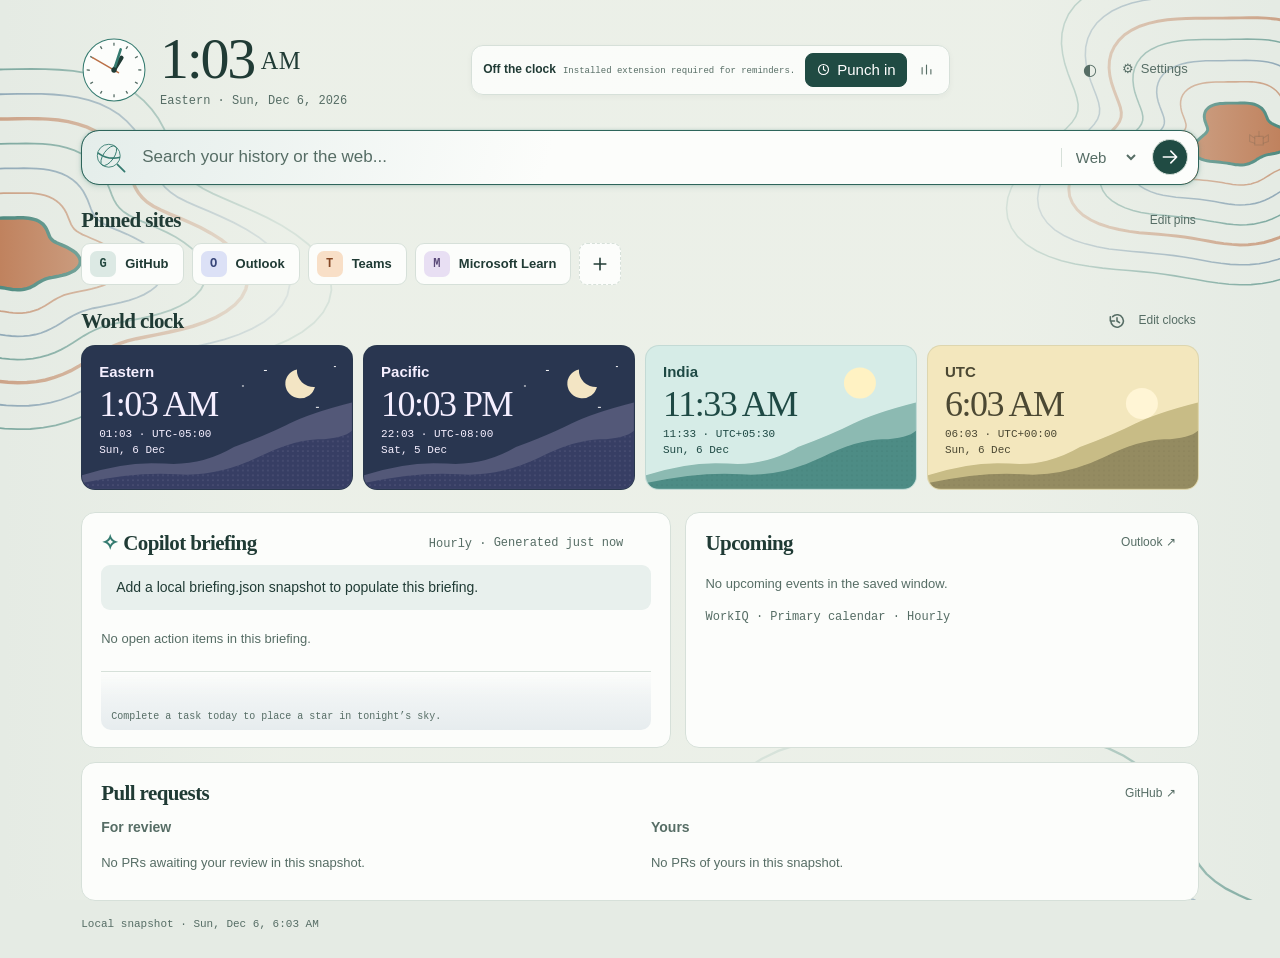
==== index.html @ e3831027 "Initial public release" ====
<!doctype html>
<html lang="en"><head><meta charset="utf-8"><meta name="viewport" content="width=device-width,initial-scale=1"><title>New tab</title><link rel="stylesheet" href="style.css"><link rel="stylesheet" href="appearance.css"><script defer src="appearance.js"></script><script defer src="app.js"></script></head>
<body><main>
<header><div class="mastClock">
<svg class="mastDial" viewBox="0 0 64 64" aria-hidden="true">
<circle cx="32" cy="32" r="30" fill="var(--paper)" stroke="var(--a)"/>
<circle cx="32" cy="32" r="25" fill="none" stroke="var(--muted)" stroke-width="3" pathLength="120" stroke-dasharray="1 9" transform="rotate(-91.5 32 32)"/>
<g stroke-linecap="round"><path id="hourHand" d="M32 32V18" stroke="var(--ink)" stroke-width="4"/><path id="minuteHand" d="M32 32V11" stroke="var(--a)" stroke-width="2.5"/><path id="secondHand" d="M32 37V8" stroke="var(--b)" stroke-width="1.5"/></g>
<circle cx="32" cy="32" r="2.6" fill="var(--ink)"/></svg>
<div><h1><time id="primaryNow"></time></h1><div class="mastCaption"><span id="primaryName"></span> · <time id="today"></time></div></div></div><div class="headerTools"><div class="shiftControl"><div id="shiftStatus" class="shiftStatus" role="status"><strong id="clockState">Off the clock</strong><span id="clockDetail">Punch in to start tracking work time.</span><span id="breakWarning" hidden></span></div><div class="shiftButtons"><button id="breakButton" type="button" hidden><span id="breakPauseIcon" aria-hidden="true"><svg viewBox="0 0 24 24"><path d="M9 7v10M15 7v10"/></svg></span><span id="breakLabel">Take a break</span></button><button id="punchButton" type="button"><svg viewBox="0 0 24 24" aria-hidden="true"><circle cx="12" cy="12" r="8"/><path d="M12 7v5l3 2"/></svg><span id="punchLabel">Punch in</span></button><a id="analysisLink" href="analysis.html" aria-label="Work time analysis" title="Work time analysis"><svg viewBox="0 0 24 24" aria-hidden="true"><path d="M5 19V9m7 10V5m7 14v-7"/></svg></a></div></div><div class="pageControls"><button id="appearanceButton" aria-label="Appearance" title="Appearance" aria-haspopup="dialog">◐</button><button id="settingsButton" aria-haspopup="dialog">⚙ &nbsp;Settings</button></div></div></header>
<form id="search"><svg class="searchMark" viewBox="0 0 42 42" aria-hidden="true" fill="none"><circle cx="19" cy="19" r="13" stroke="currentColor"/><ellipse cx="19" cy="19" rx="6" ry="13" transform="rotate(35 19 19)" stroke="currentColor"/><path d="M7 16Q18 24 31 21M29 29l8 8" stroke="currentColor" stroke-width="2" stroke-linecap="round"/></svg><input id="query" aria-label="Search or prompt" placeholder="Search the web" required autocomplete="off" autofocus><select id="mode" aria-label="Search mode"><option>Web</option><option>Copilot</option></select><button class="go" aria-label="Run search">→</button></form>
<p id="notice" role="status" hidden></p>
<section><div class="heading"><h2>Pinned sites</h2><div class="pinTools"><button class="text" id="editPins">Edit pins</button>
<div id="pinTrash" hidden><svg viewBox="0 0 24 24" width="16" height="16" fill="none" stroke="currentColor" stroke-width="1.8" stroke-linecap="round" stroke-linejoin="round" aria-hidden="true"><path d="M4 6h16M9 6V3h6v3M6 6l1 15h10l1-15M10 10v7m4-7v7"/></svg>Unpin</div></div></div><div id="pins"></div></section>
<section><div class="heading"><h2>World clock</h2><div class="clockTools"><button class="text" id="toggleTravel" type="button" aria-label="Time travel" title="Time travel" aria-expanded="false" aria-controls="timeTravel"></button><button class="text" id="editClocks">Edit clocks</button></div></div>
<div class="timeTravel" id="timeTravel" hidden><div class="timeTravelLabel"><span id="travelLabel">Now</span><button class="text" id="travelNow" type="button" disabled>Now</button></div><input id="travelRange" type="range" min="0" max="1440" step="15" value="0" aria-label="Preview the next 24 hours" aria-describedby="travelLabel"><div class="travelTicks" aria-hidden="true"><span>Now</span><span>+6h</span><span>+12h</span><span>+18h</span><span>+24h</span></div></div>
<div id="clocks"></div></section>
<div class="work">
<section class="panel"><div class="heading"><h2><span class="sig">✧</span> Copilot briefing</h2><small>Hourly · <time id="briefGenerated"></time> <button class="refreshWarning" id="actionsWarning" type="button" aria-label="Briefing refresh warning" hidden><svg viewBox="0 0 24 24" aria-hidden="true"><path d="M12 3 2.8 20h18.4L12 3Z"/><path d="M12 9v5m0 3h.01"/></svg></button></small></div><div id="actions"></div><figure id="constellation" aria-labelledby="constellationCaption"><svg viewBox="0 0 520 100" role="img" aria-label="Completed tasks constellation"></svg><figcaption id="constellationCaption"></figcaption></figure></section>
<section class="panel"><div class="heading"><h2>Upcoming</h2><a class="text" href="https://outlook.office.com/calendar/" target="_blank" rel="noopener">Outlook ↗</a></div><div id="agenda"></div><small>WorkIQ · Primary calendar · Hourly <button class="refreshWarning" id="agendaWarning" type="button" aria-label="Calendar refresh warning" hidden><svg viewBox="0 0 24 24" aria-hidden="true"><path d="M12 3 2.8 20h18.4L12 3Z"/><path d="M12 9v5m0 3h.01"/></svg></button></small></section>
<section class="panel wide"><div class="heading"><h2>Pull requests</h2><span class="panelMeta"><button class="refreshWarning" id="prsWarning" type="button" aria-label="Pull request refresh warning" hidden><svg viewBox="0 0 24 24" aria-hidden="true"><path d="M12 3 2.8 20h18.4L12 3Z"/><path d="M12 9v5m0 3h.01"/></svg></button><a href="https://github.com/pulls" class="text">GitHub ↗</a></span></div><div id="prs"></div></section></div>
<footer id="stamp"></footer></main>
<dialog id="editor" closedby="any"><div class="heading"><h2 id="editorTitle"></h2><button id="close" aria-label="Close editor">×</button></div><div id="primarySetting" hidden><label class="setting">Primary clock <select id="primaryClock"></select></label></div><div id="entries"></div>
<div id="addArea"><h3 id="addSiteHeading" hidden>Add a site</h3><form id="add"><label>Name<input id="label" required maxlength="45"></label><label id="valueLabel">Address<input id="value" required></label><button class="primary">Add</button></form></div></dialog>
<div id="wallpaper" aria-hidden="true"></div>
<dialog id="appearance" closedby="any" aria-labelledby="appearanceTitle"><div class="heading"><h2 id="appearanceTitle">Appearance</h2><form method="dialog"><button aria-label="Close appearance">×</button></form></div>
<fieldset id="theme"><legend>Color mode</legend><div class="themeBoxes">
<label><input type="radio" name="theme" value="system" checked>System</label>
<label><input type="radio" name="theme" value="light">Light</label>
<label><input type="radio" name="theme" value="dark">Dark</label>
<label><input type="radio" name="theme" value="solar">Dawn / dusk</label>
</div></fieldset>
<div id="solarOptions" hidden><div class="solarCopy" role="status"><div class="solarLead"><strong id="solarSchedule"></strong><button id="editSolarSchedule" class="iconButton" type="button" aria-label="Edit fixed dawn and dusk times" title="Edit fixed dawn and dusk times"><svg viewBox="0 0 24 24" aria-hidden="true"><path d="m4 20 4.5-1 10-10-3.5-3.5-10 10L4 20Z"/><path d="m13.5 6.5 3.5 3.5"/></svg></button></div><small id="solarStatus"></small></div><div class="solarActions"><button id="useFixedSchedule" type="button" hidden>Use fixed schedule</button><button id="solarLocation" type="button">Use my location</button></div></div>
<fieldset><legend>Background</legend><div class="artChoices" id="artChoices"></div><div class="artChoices" id="recentArt"></div></fieldset>
<div class="artStudio"><button id="generateArt" type="button" class="primary">Generate random design</button><button id="savePostcard" type="button">Save today's postcard</button><label>Saved designs <select id="savedArt"><option value="">Choose a design</option></select></label></div>
<p id="artDetail" aria-live="polite"></p></dialog>
<dialog id="solarScheduleDialog" closedby="any" aria-labelledby="solarScheduleTitle"><div class="heading"><h2 id="solarScheduleTitle">Fixed dawn / dusk schedule</h2><form method="dialog"><button aria-label="Close schedule editor">×</button></form></div><form id="solarScheduleForm"><p class="empty">Used when a detected location is not available.</p><div class="scheduleFields"><label>Light from<input id="solarLightStart" type="time" required></label><label>Dark from<input id="solarDarkStart" type="time" required></label></div><div class="pinEditFooter"><button id="cancelSolarSchedule" type="button">Cancel</button><button class="primary">Save schedule</button></div></form></dialog>
<dialog id="settings" closedby="any" aria-labelledby="settingsTitle"><div class="heading"><h2 id="settingsTitle">Settings</h2><form method="dialog"><button aria-label="Close settings">×</button></form></div>
<section class="settingsGroup"><h3>Appearance</h3><p>Choose the color mode, background, and saved designs.</p><button id="settingsAppearance" type="button">Open Appearance</button></section>
<section class="settingsGroup"><h3>Search</h3><p>Choose which local browser sources can appear while typing. Search text and results stay on this device.</p><div class="searchSourceSettings"><label class="settingCheck"><input id="searchBookmarksEnabled" type="checkbox">Bookmarks</label><label class="settingCheck"><input id="searchHistoryEnabled" type="checkbox">History from the past 30 days</label></div><p id="searchSourceSettingsStatus" class="capabilityNote" role="status"></p></section>
<section class="settingsGroup"><div class="settingsSectionHeading"><h3>Break reminders</h3><span id="breakSaved" class="savedState" role="status" aria-live="polite"></span></div><form id="breakSettingsForm" class="breakSettings"><div class="breakTiming"><div class="timingField"><div class="settingName"><label for="breakInterval">Break interval</label><button class="helpTip" type="button" aria-label="Break interval: Time between starting work or resuming and the first break reminder." data-tooltip="Time from starting work or resuming until the first reminder.">?</button></div><input id="breakInterval" type="number" min="15" max="240" step="5" value="60" required><small>minutes</small></div><div class="timingField"><div class="settingName"><label for="breakWarningLead">Advance warning</label><button class="helpTip" type="button" aria-label="Advance warning: How early the header warns that a break is approaching." data-tooltip="How early the header warns that your break is approaching.">?</button></div><input id="breakWarningLead" type="number" min="0" step="1" value="10" required><small>minutes</small></div><div class="timingField"><div class="settingName"><label for="breakRepeat">Repeat while overdue</label><button class="helpTip" type="button" aria-label="Repeat while overdue: Time between follow-up reminders until you take a break or punch out." data-tooltip="Time between follow-ups until you take a break or punch out.">?</button></div><input id="breakRepeat" type="number" min="1" max="60" step="1" value="10" required><small>minutes</small></div></div><div class="deliveryControls"><div class="deliveryOption"><div class="settingName"><label class="settingCheck"><input id="breakSoundEnabled" type="checkbox" checked>Play a sound</label><button class="helpTip" type="button" aria-label="Play a sound: Plays the selected local tone for break reminders." data-tooltip="Play the selected local tone when a reminder is delivered.">?</button></div><div class="soundSetting"><div class="settingName"><label for="breakSound">Sound</label><button class="helpTip" type="button" aria-label="Sound: Selects the reminder tone and previews it when changed." data-tooltip="Choose a local tone. Changing it plays a preview.">?</button></div><select id="breakSound"><option value="chime">Gentle chime</option><option value="bell">Soft bell</option><option value="pulse">Low pulse</option><option value="woodblock">Woodblock</option><option value="drop">Water drop</option><option value="rising">Rising notes</option></select></div></div><div class="deliveryOption"><div class="settingName"><label class="settingCheck"><input id="breakNotificationsEnabled" type="checkbox" checked>Desktop notification</label><button class="helpTip" type="button" aria-label="Desktop notification: Asks Chrome to show a silent system notification." data-tooltip="Ask Chrome to show a silent system notification.">?</button></div><div class="testReminderControl"><button id="testBreakReminder" type="button">Test reminder</button><button class="helpTip" type="button" aria-label="Test reminder: Delivers enabled channels now without changing reminder timing." data-tooltip="Try enabled channels now without changing your schedule.">?</button></div></div></div><p id="breakSettingsStatus" class="capabilityNote" role="status"></p></form><p id="breakCapability" class="capabilityNote" hidden></p></section>
<section class="settingsGroup dataTools"><h3>Local data</h3><p>Back up pins, clocks, appearance, saved art, and work-time records.</p><div><button id="exportData" type="button">Export data</button><button id="importData" type="button">Import data</button><input id="importFile" type="file" accept="application/json,.json" hidden></div></section>
<p id="settingsDetail" class="empty" aria-live="polite"></p></dialog>
<dialog id="pinEditDialog" closedby="any" aria-labelledby="pinEditTitle"><h2 id="pinEditTitle">Edit pinned site</h2>
<form id="pinEditForm"><label>Name<input id="pinEditName" maxlength="45" required></label><label>Website address<input id="pinEditUrl" type="url" required></label>
<div class="pinEditFooter"><button type="button" id="cancelPinEdit">Cancel</button><button class="primary">Save changes</button></div></form></dialog>
<dialog id="importPreview" closedby="any" aria-labelledby="importPreviewTitle"><div class="heading"><h2 id="importPreviewTitle">Replace local data?</h2><form method="dialog"><button aria-label="Close import preview">×</button></form></div><p id="importSummary"></p><p class="empty">Importing replaces the listed local settings. The file is validated before anything changes.</p><div class="pinEditFooter"><button id="cancelImport" type="button">Cancel</button><button id="confirmImport" type="button" class="primary">Replace data</button></div></dialog>
<div id="refreshPopover" popover="auto" role="dialog" aria-labelledby="refreshPopoverTitle"><strong id="refreshPopoverTitle">Update paused</strong><time id="refreshFailureTime"></time><p id="refreshFailureReason"></p></div>
<template id="pinSourcesTemplate"><div id="pinSources" hidden>
<p id="pinPreviewHint" class="empty" hidden>Open the installed extension to use bookmarks and browsing history.</p>
<div id="pinBrowserTools">
<div class="pinSourceHeading"><label for="bookmarkQuery">Find a bookmark or recent site</label><span><button type="button" id="allowBookmarks">Enable bookmarks</button> <button type="button" id="allowHistory">Enable history</button></span></div>
<small id="accessStatus" role="status"></small>
<div id="siteFinder"><input type="search" id="bookmarkQuery" aria-label="Search bookmarks and recent history" placeholder="Search bookmarks and recent history" aria-controls="siteSuggestions" aria-expanded="false" hidden>
<div id="siteSuggestions" popover="manual"><small id="siteStatus" role="status"></small><div id="bookmarkResults"></div><div id="historyResults"></div></div></div>
</div></div></template>
<button id="visitor" type="button" aria-label="Hidden visitor"></button>
<script defer src="pin-sources.js"></script><script defer src="work-time-core.js"></script><script defer src="break-preferences.js"></script><script defer src="break-status.js"></script><script defer src="backup.js"></script><script defer src="break-reminders.js"></script></body></html>
---- style.css ----
:root{font:15px/1.45 "Segoe UI",sans-serif;color:#203b35;background:#f4f7f4;--ink:#203b35;--muted:#566d65;--line:#d6e0d9;--green:#204b43;--paper:#fcfdfb}
*{box-sizing:border-box}body{margin:0}main{max-width:1220px;margin:auto;padding:30px clamp(18px,4vw,55px) 25px}header,.brand,.heading,#search,#pins,.entry,.pr{display:flex;align-items:center}header,.heading{justify-content:space-between}header{margin-bottom:20px}.brand{gap:11px}h1,h2,p{margin:0}h1{font:600 34px/1 Georgia,serif;letter-spacing:-1.7px}header time,small,footer,.meta{font:12px/1.5 Consolas,monospace;color:var(--muted)}button,select,input{font:inherit}button,select{cursor:pointer}button,a{color:inherit}button{background:white;border:1px solid var(--line);border-radius:8px;padding:5px 10px}button:hover,a:hover{color:#176452}a{text-decoration:none}a:hover{text-decoration:underline}:focus-visible{outline:3px solid #2d8471;outline-offset:3px}
#search{gap:13px;border:1px solid #afc7bb;background:var(--paper);border-radius:14px;padding:8px 10px 8px 19px;box-shadow:0 3px 8px #18352d08}#search:focus-within{border-color:#468877}#query{min-width:0;flex:1;background:none;border:0;outline:0;font-size:17px;padding:5px 0}.lens{width:15px;height:15px;border:2px solid #57796c;border-radius:100%;position:relative}.lens:after{content:"";position:absolute;background:#57796c;width:7px;height:2px;right:-5px;bottom:-2px;transform:rotate(45deg)}#mode{border:0;background:transparent;color:var(--muted)}.go,.primary{background:var(--green);color:white}.go{font-size:21px;padding:1px 11px}.go:hover,.primary:hover{color:white;background:#346254}section{margin-top:22px}.heading{gap:8px;margin-bottom:10px}h2{font:600 21px/1.25 Georgia,serif;letter-spacing:-.6px}.text{font-size:12px;color:var(--muted);background:none;border:0;padding:3px}.text:hover{text-decoration:underline}
#search{anchor-name:--main-search}.mainSearchSuggestions{position:fixed;position-anchor:--main-search;inset:auto;top:calc(anchor(bottom) + 5px);left:anchor(left);width:anchor-size(width);max-height:min(420px,55vh);overflow:auto;margin:0;padding:8px;border:1px solid var(--line);border-radius:11px;background:var(--paper);color:var(--ink);box-shadow:0 12px 30px #0003;font-family:"Segoe UI",sans-serif}.mainSearchSuggestions small{font-family:inherit}.mainSearchHeader{display:flex;align-items:center;justify-content:space-between;gap:10px}.mainEnterHint{flex:0 0 auto;padding-right:5px;color:var(--muted);font-size:9px;line-height:1.2;white-space:nowrap}.mainSearchStatus{display:block;padding:2px 6px 6px}.mainSearchStatus.searching::before{content:"";display:inline-block;width:7px;height:7px;margin-right:5px;border:1px solid var(--line);border-top-color:var(--a);border-radius:50%;vertical-align:-1px;animation:search-spin .7s linear infinite}@keyframes search-spin{to{transform:rotate(1turn)}}.mainSearchResults{display:grid;gap:3px}.mainSearchCandidate{display:grid;grid-template-columns:30px minmax(0,1fr);align-items:center;gap:9px;width:100%;padding:7px;border:1px solid transparent;border-radius:8px;background:transparent;text-align:left}.mainSearchCandidate:hover,.mainSearchCandidate.selected{border-color:var(--line);background:color-mix(in srgb,var(--a) 8%,var(--paper));color:var(--ink);text-decoration:none}.mainSearchCandidate .siteMark{width:28px;height:28px;display:grid;place-items:center;border-radius:6px;background:color-mix(in srgb,var(--paper) 86%,var(--ink));color:var(--ink)}.mainSearchCandidate .siteMark img{width:18px;height:18px;object-fit:contain}.mainSearchCandidate .githubMark:has(img){background:#343434}.mainSearchCandidate span{min-width:0}.mainSearchCandidate strong,.mainSearchCandidate small{display:block;overflow:hidden;text-overflow:ellipsis;white-space:nowrap}.mainSearchCandidate strong{font-size:13px}.mainSearchCandidate small{font-size:10px}.mainSearchAccess{display:flex;gap:6px;padding:5px 4px;--source-selected-bg:color-mix(in srgb,var(--a) 12%,var(--paper));--source-selected-border:var(--a);--source-selected-text:var(--ink)}.sourcePill{padding:3px 9px;border-radius:999px;background:transparent;color:var(--muted);font-size:11px}.sourcePill[aria-pressed=true],.sourcePill[aria-pressed=true]:hover,.sourcePill[aria-pressed=true]:focus-visible{border-color:var(--source-selected-border);background:var(--source-selected-bg);color:var(--source-selected-text)}@media(prefers-reduced-motion:reduce){.mainSearchStatus.searching::before{animation:none}}
@media(max-width:500px){.mainSearchHeader{align-items:flex-start;flex-wrap:wrap}.mainEnterHint{margin-left:auto;font-size:8px}}
#pins{flex-wrap:wrap;gap:8px}.pin{display:flex;align-items:center;gap:9px;padding:7px 14px 7px 8px;border:1px solid var(--line);border-radius:9px;background:var(--paper);font-size:13px;font-weight:600}.pin b{width:26px;height:26px;border-radius:7px;background:#dce9e4;color:#23483f;display:grid;place-items:center;font:700 12px Consolas,monospace}.pin:nth-child(4n+2) b{background:#dce1f6;color:#384679}.pin:nth-child(4n+3) b{background:#f8dfc7;color:#854724}.pin:nth-child(4n) b{background:#e8dff3;color:#594878}
#clocks{display:grid;grid-template-columns:repeat(auto-fit,minmax(min(215px,100%),1fr));gap:10px}.clock{isolation:isolate;overflow:hidden;position:relative;min-height:145px;border-radius:14px;padding:15px 17px;color:var(--sky-ink);background:var(--sky);border:1px solid #203b351a}.clock svg{position:absolute;inset:auto 0 0;width:100%;height:95%;z-index:-1}.clock strong,.clock time,.clock small{display:block}.clock strong{font-weight:600}.clock time{font:36px/1.2 Georgia,serif;font-variant-numeric:tabular-nums;letter-spacing:-1.5px}.clock small{color:inherit;font-size:11px}.work{display:grid;grid-template-columns:1.15fr 1fr;gap:14px;margin-top:22px}.panel{margin:0;background:var(--paper);border:1px solid var(--line);border-radius:14px;padding:17px 19px}.panel .heading{margin-bottom:9px}.sig{color:#3a7768}.wide{grid-column:1/-1}.entry,.pr{border-top:1px solid var(--line);gap:12px;padding:10px 0}.entry:first-child,.pr:first-child{border:0}.entry:last-child,.pr:last-child{padding-bottom:0}.entry{align-items:flex-start}.entry input{margin:4px 0 0;accent-color:var(--green)}.entry:has(:checked) .title{text-decoration:line-through;color:var(--muted)}.title{font-size:14px;font-weight:600;line-height:1.4}.meta{font-size:11px}.pr .title{flex:1}.pr .tag{font-size:11px;border-radius:20px;padding:2px 8px;background:#e6efe7;white-space:nowrap}.pr .meta{min-width:70px}.empty,#notice{font-size:13px;color:var(--muted);padding:10px 0}#notice.toast{position:fixed;z-index:20;top:18px;left:50%;width:max-content;max-width:min(90vw,440px);transform:translateX(-50%);padding:9px 13px;border:1px solid var(--line);border-radius:9px;background:var(--paper);color:var(--ink);box-shadow:0 6px 20px #0003}footer{margin-top:15px;font-size:11px}dialog{border:1px solid var(--line);border-radius:16px;padding:20px;width:min(460px,94vw);color:var(--ink)}dialog::backdrop{background:#122c2466}dialog .entry{justify-content:space-between;align-items:center}#add{border-top:1px solid var(--line);padding-top:12px;margin-top:12px;display:grid;gap:10px}label{font-size:13px}#add input{display:block;width:100%;padding:8px;border:1px solid #aebfb4;border-radius:6px}
@media(max-width:850px){#clocks{grid-template-columns:repeat(2,minmax(0,1fr))}}@media(max-width:620px){main{padding-top:18px}.work{grid-template-columns:1fr}.clock{padding:10px;min-height:130px}header time{font-size:10px}.pr{flex-wrap:wrap}.pr .title{flex-basis:65%}.pr .tag{margin-left:auto}.panel{padding:14px}.clock time{font-size:30px}#search{gap:9px}.pin{padding-right:9px}}
.prColumns{display:grid;grid-template-columns:repeat(2,minmax(0,1fr));gap:22px}
.prColumn h3{margin:2px 0 7px;font:600 14px/1.4 "Segoe UI",sans-serif;color:var(--muted)}
.prColumn .pr{align-items:baseline;flex-wrap:nowrap}
@media(max-width:620px){.prColumns{grid-template-columns:1fr;gap:14px}}
---- appearance.css ----
:root{--ground:#e5ebe4;--wash:#edf1e9;--a:#357b70;--b:#ba7047;--c:#577c9a;--tag:#e6efe7;--near-bg:#fff4d6;--near-ink:#6f4a00;--near-line:#d8aa3b;--over-bg:#ffe0c2;--over-ink:#7a2e00;--over-line:#e86f21;color:var(--ink);background:var(--ground);color-scheme:light}
.pin img{width:18px;height:18px;object-fit:contain;pointer-events:none}.pin.dragging{opacity:.55}.pin[data-drop]{position:relative}.pin[data-drop]::after{content:"";position:absolute;top:2px;bottom:2px;width:3px;border-radius:3px;background:var(--a);pointer-events:none}.pin[data-drop=before]::after{left:-6.5px}.pin[data-drop=after]::after{right:-6.5px}.addPin{width:42px;height:42px;border-style:dashed;font-size:21px;line-height:1}#solarOptions{display:flex;align-items:center;justify-content:space-between;gap:12px;margin-bottom:14px;padding:9px 10px;border-radius:9px;background:color-mix(in srgb,var(--a) 7%,var(--paper))}#solarOptions[hidden]{display:none}.solarCopy{display:grid;min-width:0}.solarLead{display:flex;align-items:center;gap:4px}.solarCopy strong{font:600 13px/1.35 "Segoe UI",sans-serif}.solarCopy small{font:11px/1.35 "Segoe UI",sans-serif;color:var(--muted)}#editSolarSchedule{width:24px;height:24px;border-color:transparent;background:transparent}#editSolarSchedule:hover{border-color:var(--line)}#editSolarSchedule svg{width:13px;height:13px}.solarActions{display:flex;justify-content:flex-end;gap:6px;flex-wrap:wrap}.solarActions button{flex:none;white-space:nowrap}#solarScheduleDialog{width:min(420px,94vw)}#solarScheduleForm{display:grid;gap:14px}.scheduleFields{display:grid;grid-template-columns:1fr 1fr;gap:10px}.scheduleFields input{display:block;width:100%;margin-top:4px;padding:7px;border:1px solid var(--line);border-radius:7px;background:var(--paper)}
:root[data-tone=dark]{--ground:#111d25;--wash:#16242b;--a:#6ab7a8;--b:#df946f;--c:#919ddd;--ink:#e7efe8;--paper:#1c2a31;--muted:#b3c5bf;--line:#3a4b50;--green:#316758;--tag:#31473e;--near-bg:#3f3218;--near-ink:#ffe09a;--near-line:#8d6a25;--over-bg:#4b2717;--over-ink:#ffc08f;--over-line:#ca6427;color-scheme:dark}
body{isolation:isolate;min-height:100vh}
#wallpaper{position:fixed;inset:0;pointer-events:none;z-index:-1;background:var(--ground)}
#wallpaper svg,.sample svg{width:100%;height:100%;display:block}
#wallpaper:after{content:"";position:absolute;inset:0;background:linear-gradient(90deg,transparent 0%,color-mix(in srgb,var(--wash) 80%,transparent) 22% 78%,transparent 100%)}
header time{font:inherit;color:inherit}header{display:grid;grid-template-columns:auto minmax(0,1fr) auto;align-items:center;column-gap:18px}h1{font-size:clamp(22px,3vw,34px);letter-spacing:-.04em}
.headerTools{display:contents}.shiftControl{grid-column:2;justify-self:center;display:grid;grid-template-columns:minmax(235px,1fr) auto;align-items:center;gap:10px;padding:7px 8px 7px 11px;border:1px solid var(--line);border-radius:12px;background:color-mix(in srgb,var(--paper) 88%,transparent);box-shadow:0 2px 6px #0000000a}.shiftButtons,.pageControls{display:flex;align-items:center;gap:5px}.pageControls{grid-column:3;justify-self:end}.shiftControl button{display:inline-flex;align-items:center;gap:6px;white-space:nowrap}.shiftControl [hidden]{display:none}.shiftControl :is(button,a) svg{width:15px;height:15px;fill:none;stroke:currentColor;stroke-width:1.8;stroke-linecap:round;stroke-linejoin:round}#breakPauseIcon{display:inline-flex;line-height:0}#breakPauseIcon[hidden]{display:none}.shiftControl #punchButton:not(.active),#breakButton{background:var(--green);border-color:var(--green);color:white}.shiftControl #punchButton.active{background:var(--paper)}#breakButton{font-size:12px;font-weight:600}#breakButton:hover,.shiftControl #punchButton:not(.active):hover{background:color-mix(in srgb,var(--green) 82%,white);color:white}#analysisLink{width:29px;height:29px;display:grid;place-items:center;border:1px solid transparent;border-radius:8px;color:var(--muted)}#analysisLink:hover{text-decoration:none;border-color:var(--line);background:var(--paper);color:var(--ink)}
.shiftStatus{display:grid;grid-template-columns:auto minmax(0,1fr);align-items:baseline;gap:1px 7px;min-width:0;text-align:left}.shiftStatus strong{font-size:12px;white-space:nowrap}.shiftStatus>span{overflow:hidden;text-overflow:ellipsis;white-space:nowrap;font:9px/1.3 Consolas,monospace;color:var(--muted)}.shiftStatus #breakWarning{grid-column:1/-1;font-weight:700;color:inherit}.shiftControl:has(.shiftStatus[data-tone=nearing]){background:var(--near-bg);border-color:var(--near-line);color:var(--near-ink)}.shiftControl:has(.shiftStatus[data-tone=overdue]){background:var(--over-bg);border-color:var(--over-line);color:var(--over-ink)}.shiftControl:has(.shiftStatus[data-tone=nearing]) .shiftStatus>span,.shiftControl:has(.shiftStatus[data-tone=overdue]) .shiftStatus>span{color:inherit}
:is(#appearanceButton,#settingsButton){border-color:transparent;background:transparent;color:var(--muted);box-shadow:none}:is(#appearanceButton,#settingsButton):hover{border-color:var(--line);background:color-mix(in srgb,var(--paper) 72%,transparent);color:var(--ink)}
dialog,button:not(.primary,.go,.text),select option{background:var(--paper);color:var(--ink)}
input,select{color:var(--ink)}input::placeholder{color:var(--muted)}
:root[data-tone=dark] a:hover,:root[data-tone=dark] button.text:hover{color:#a7dfca}
:root[data-tone=dark] #search:not(:focus-within){border-color:var(--line)}
.pr .tag{background:var(--tag)}.sig{color:var(--a)}
:root[data-tone=dark] .clock{background:color-mix(in srgb,var(--sky) 22%,#17232f);color:#f3f5ef}
:root[data-tone=dark] .clock small{color:inherit}
:root[data-tone=dark] .clock svg{opacity:.63}
#appearance{width:min(720px,94vw)}#appearance .setting{display:flex;align-items:center;gap:12px;margin:17px 0}
.capabilityNote{margin:0 0 15px;padding:8px 10px;border-radius:8px;background:color-mix(in srgb,var(--a) 8%,var(--paper));font-size:12px;color:var(--muted)}
.setting select{border:1px solid var(--line);border-radius:8px;padding:5px 10px;background:var(--paper)}
#appearance fieldset{margin:0;padding:0;border:0}#appearance legend{font-weight:600;margin-bottom:8px}
.artChoices{display:grid;grid-template-columns:repeat(3,1fr);gap:10px}
.artChoice{position:relative;cursor:pointer;min-width:0}.artChoice input{position:absolute;top:8px;left:8px;accent-color:var(--green)}
.sample{display:block;height:98px;background:var(--ground);border-radius:8px;border:2px solid var(--line);overflow:hidden}
.artChoice input:checked+.sample{border-color:var(--a)}
.artChoice strong{display:block;margin:4px 0}.artChoice small{font:12px/1.35 "Segoe UI",sans-serif;display:block}
#artDetail{margin-top:16px;font-size:12px;color:var(--muted)}.pageControls button{white-space:nowrap;font-size:13px}#appearanceButton{display:grid;place-items:center;width:32px;height:32px;padding:0;font-size:16px}
@media(max-width:520px){.artChoices{gap:7px}.sample{height:68px}.artChoice small{font-size:11px}}
.briefFocus{padding:12px 15px;margin:4px 0 10px;border-radius:9px;background:color-mix(in srgb,var(--a) 10%,var(--paper));color:var(--ink);font-size:14px;line-height:1.45;text-wrap:pretty}.briefContext{font-size:13px;color:var(--muted);margin:3px 0}
.mastClock h1{font:500 clamp(38px,5vw,58px)/1 Georgia,serif;letter-spacing:-.04em;font-variant-numeric:tabular-nums}.primaryDayPeriod{display:inline-block;margin-left:.08em;font-size:.42em;letter-spacing:.02em;vertical-align:.35em}.mastCaption{margin-top:5px;font:12px/1.4 Consolas,monospace;color:var(--muted)}
#search{border:1px solid transparent;border-radius:18px;padding:8px 10px;background:linear-gradient(105deg,color-mix(in srgb,var(--a) 12%,var(--paper)),var(--paper) 42%) padding-box,linear-gradient(110deg,var(--a),var(--c) 64%,var(--b)) border-box}
.searchMark{width:37px;height:37px;flex:none;color:var(--a)}#search #mode{border-inline-start:1px solid var(--line);border-radius:0;padding-inline-start:10px}#search .go{border-radius:50%;width:36px;height:36px;flex:none;padding:0}
#search:focus-within{border-color:var(--a)}
.reviewHistory{margin-top:16px;padding-top:10px;border-top:1px solid var(--line)}.reviewHistory summary{cursor:pointer;font-weight:600}.reviewHistory .text{display:inline-block;margin-top:8px}
.mastClock{display:flex;align-items:center;gap:clamp(7px,1vw,14px);min-width:max-content}.mastClock h1,.mastCaption{white-space:nowrap}.mastDial{width:clamp(36px,6vw,66px);flex:none}
@media(max-width:1100px){header{display:flex;align-items:flex-start;flex-wrap:wrap}.headerTools{display:flex;width:100%;align-items:flex-end;flex-direction:column;gap:3px}.shiftControl{width:100%}}
@media(max-width:520px){.shiftControl{grid-template-columns:1fr;gap:7px}.shiftButtons{justify-content:flex-start}.shiftStatus{grid-template-columns:auto 1fr}.pageControls{align-self:flex-end}}
#primarySetting .setting{display:flex;align-items:center;gap:8px;margin:12px 0}
.artStudio{display:flex;align-items:center;gap:12px;flex-wrap:wrap;border-top:1px solid var(--line);padding-top:14px}.artStudio select{background:var(--paper);border:1px solid var(--line);border-radius:7px;padding:5px;max-width:100%}
.iconButton{display:inline-grid;place-items:center;line-height:0;padding:0}
.iconButton svg{display:block;width:20px;height:20px;fill:none;stroke:currentColor;stroke-width:1.9;stroke-linecap:round;stroke-linejoin:round;pointer-events:none}
dialog .iconButton{width:30px;height:30px}dialog .iconButton svg{width:14px;height:14px}
#recentArt:not(:empty){margin-top:10px}.generatedBadge{position:absolute;top:7px;right:7px;width:21px;height:21px;border-radius:50%;display:grid;place-items:center;background:var(--paper);color:var(--ink)}.generatedBadge svg{width:13px;height:13px}
.savedTile{display:grid;grid-template-rows:var(--sample-height,98px) auto;min-width:0}.savedTile .artChoice{grid-area:1/1/3/2}.savedTile .deleteDesign{grid-area:1/1;place-self:end;z-index:1;margin:0 6px 6px 0;width:28px;height:28px;padding:0;display:grid;place-items:center;opacity:0;pointer-events:none}.deleteDesign svg{width:16px;height:16px}.savedTile:hover .deleteDesign,.savedTile:focus-within .deleteDesign{opacity:1;pointer-events:auto}
@media(max-width:520px){.savedTile{--sample-height:68px}}
@media(hover:none){.savedTile .deleteDesign{opacity:1;pointer-events:auto}}
.themeBoxes{display:grid;grid-template-columns:repeat(4,minmax(0,1fr));gap:6px;margin-bottom:15px}
.themeBoxes label{display:flex;align-items:center;justify-content:center;gap:5px;padding:7px 2px;border:1px solid var(--line);border-radius:7px;text-align:center;cursor:pointer}
.themeBoxes input{margin:0;accent-color:var(--a)}.themeBoxes label:has(:checked){border-color:var(--a);background:color-mix(in srgb,var(--a) 12%,var(--paper))}
@media(max-width:440px){.themeBoxes label{flex-direction:column;font-size:12px}}
.pinSourceHeading{display:flex;align-items:center;justify-content:space-between;margin:10px 0 5px;font-size:13px}.pinSourceHeading button{font-size:12px}#bookmarkQuery{width:100%;padding:7px;border-radius:6px;border:1px solid var(--line);background:var(--paper)}.candidate{display:flex;width:100%;align-items:baseline;gap:8px;justify-content:space-between;margin-top:3px;text-align:left}.candidate strong,.candidate small{overflow:hidden;text-overflow:ellipsis;white-space:nowrap;min-width:0}.candidate strong{flex-shrink:0;max-width:65%;font-size:13px}.candidate small{font-size:11px}
.reviewBody{flex:1;min-width:0}.reviewHistory .reviewBody .text{margin-top:0;padding-inline:0}
.panelMeta{display:flex;align-items:center;gap:4px}.refreshWarning{width:21px;height:21px;padding:2px;display:inline-grid;place-items:center;vertical-align:middle;border:1px solid var(--near-line);border-radius:50%;background:var(--near-bg);color:var(--near-ink)}.refreshWarning[hidden]{display:inline-grid;visibility:hidden}.refreshWarning svg{width:14px;height:14px;fill:none;stroke:currentColor;stroke-width:1.8;stroke-linecap:round;stroke-linejoin:round}.refreshWarning:hover,.refreshWarning[aria-expanded=true]{background:var(--over-bg);border-color:var(--over-line);color:var(--over-ink)}
#refreshPopover{position:fixed;inset:auto;margin:0;padding:12px 14px;border:1px solid var(--near-line);border-radius:10px;background:var(--paper);color:var(--ink);box-shadow:0 10px 28px #0003}#refreshPopover::backdrop{background:transparent}#refreshPopover strong,#refreshPopover time{display:block}#refreshPopover strong{font-size:13px}#refreshPopover time{margin:2px 0 5px;font:10px/1.3 Consolas,monospace;color:var(--muted)}#refreshFailureReason{font-size:12px;line-height:1.4;color:var(--ink)}
#pins .pin b:has(img){background:color-mix(in srgb,var(--paper) 93%,var(--ink))}
#pins .pin .githubMark:has(img){background:#343434}
.pinTools{position:relative}
#pinTrash:not([hidden]){position:absolute;right:calc(100% + 8px);top:50%;transform:translateY(-50%);display:flex;align-items:center;gap:4px;padding:4px 7px;border:1px dashed var(--muted);border-radius:6px;background:var(--paper);color:var(--ink);font-size:12px}
#pinTrash.over{border-style:solid;border-color:var(--b);background:color-mix(in srgb,var(--b) 18%,var(--paper))}
dialog.pinEditor{width:min(840px,94vw)}
.pinEditor #entries:not([hidden]),.pinEditor #bookmarkResults,.pinEditor #historyResults{display:grid;grid-template-columns:repeat(auto-fit,minmax(min(100%,230px),1fr));gap:5px 12px}
.pinEditor #entries .entry{display:grid;grid-template-columns:auto minmax(0,1fr) auto;gap:7px;padding:6px 8px;margin:0;border:1px solid var(--line);border-radius:8px;background:var(--paper);font-size:13px;font-weight:600}
.pinActions,.pinEditFooter{display:flex;align-items:center;gap:3px}.pinActions .iconButton{width:26px;height:28px;border-color:transparent}.pinActions .iconButton:hover{border-color:var(--line)}
#pinEditForm{margin-top:12px;display:grid;gap:10px}#pinEditForm input{display:block;width:100%;margin-top:3px;padding:8px;border:1px solid var(--line);border-radius:6px;color:var(--ink);background:var(--paper)}.pinEditFooter{justify-content:flex-end;gap:8px}
.pinEditor #entries .entry>div,.pinEditor #entries .meta{overflow:hidden;text-overflow:ellipsis;white-space:nowrap}
.pinEditor .siteMark{width:24px;height:24px;display:grid;place-items:center;background:color-mix(in srgb,var(--paper) 93%,var(--ink));border-radius:6px;color:var(--ink)}
.pinEditor .siteMark img{width:16px;height:16px;object-fit:contain}.pinEditor .githubMark:has(img){background:#343434}
.pinEditor .candidate{display:grid;grid-template-columns:auto minmax(0,1fr);column-gap:7px;row-gap:0;align-items:center;text-align:left}.pinEditor .candidate .siteMark{grid-row:span 2}.pinEditor .candidate strong{max-width:none}.pinEditor .candidate small{grid-column:2}
.pinEditor #historyResults>small,.pinEditor .empty{grid-column:1/-1}
@media(min-width:650px){.pinEditor #add{grid-template-columns:minmax(0,1fr) minmax(0,1.7fr) auto;align-items:end}}
.frequentCandidate{display:grid;grid-template-columns:minmax(0,1fr) auto;align-items:center;gap:4px}.quickPin{width:28px;height:28px}
#bookmarkQuery{anchor-name:--site-query}#siteSuggestions{position:fixed;position-anchor:--site-query;inset:auto;top:calc(anchor(bottom) + 4px);left:anchor(left);width:anchor-size(width);max-height:min(34vh,calc(100dvh - anchor(bottom) - 10px));overflow:auto;margin:0;padding:9px;box-sizing:border-box;border:1px solid var(--line);border-radius:8px;color:var(--ink);background:var(--paper);box-shadow:0 6px 18px #0002}#siteStatus{display:block;color:var(--muted)}
.pinEditor #addArea{margin-top:14px;padding:14px;border:1px solid var(--line);border-radius:12px;background:color-mix(in srgb,var(--a) 5%,var(--paper))}
.pinEditor #addSiteHeading{margin:0 0 10px;font:600 19px/1.2 Georgia,serif;color:var(--ink)}
.pinEditor #addArea .pinSourceHeading{margin:0 0 5px}
.pinEditor #addArea #add{margin:10px 0 0;padding:0;border:0;gap:8px}
.pinEditor #addArea label{color:var(--muted);font:600 12px/1.4 "Segoe UI",sans-serif}
.pinEditor #addArea :is(#bookmarkQuery,#label,#value){height:36px;border:1px solid var(--line);border-radius:7px;background:var(--paper);color:var(--ink);font:14px "Segoe UI",sans-serif}
.pinEditor #addArea #add input{margin-top:4px}
.pinEditor #addArea .primary{display:inline-flex;align-items:center;justify-content:center;justify-self:end;gap:6px;height:36px;padding:0 12px;border:1px solid var(--line);border-radius:7px;background:var(--paper);color:var(--ink);font:600 13px/1 "Segoe UI",sans-serif;white-space:nowrap}
.pinEditor #addArea .primary::before{content:"";width:12px;height:12px;background:linear-gradient(currentColor,currentColor) center/10px 2px no-repeat,linear-gradient(currentColor,currentColor) center/2px 10px no-repeat}
.pinEditor #addArea .primary:hover{background:color-mix(in srgb,var(--a) 12%,var(--paper));border-color:var(--a)}
.clockTools{display:flex;align-items:center;gap:4px}.clockTools .iconButton{width:28px;height:28px;border-color:transparent}.clockTools .iconButton:hover,.clockTools .iconButton[aria-expanded=true]{border-color:var(--line);background:color-mix(in srgb,var(--a) 10%,var(--paper))}.timeTravel{display:grid;grid-template-columns:minmax(0,1fr);gap:3px;margin:-2px 0 10px;padding:8px 12px;border:1px solid color-mix(in srgb,var(--line) 75%,transparent);border-radius:11px;background:color-mix(in srgb,var(--paper) 83%,transparent);backdrop-filter:blur(7px)}
.timeTravel[hidden]{display:none}
.timeTravelLabel{display:flex;align-items:center;justify-content:space-between;min-height:22px;font:12px/1.3 Consolas,monospace;color:var(--muted)}
.timeTravel input{width:100%;margin:0;accent-color:var(--a);cursor:ew-resize}
.travelTicks{display:grid;grid-template-columns:repeat(5,1fr);font:10px/1.2 Consolas,monospace;color:var(--muted)}
.travelTicks span{text-align:center}.travelTicks span:first-child{text-align:left}.travelTicks span:last-child{text-align:right}
#constellation{position:relative;overflow:hidden;margin:13px 0 0;border-top:1px solid var(--line);border-radius:0 0 10px 10px;background:linear-gradient(180deg,transparent,color-mix(in srgb,var(--c) 7%,var(--paper)) 42%,color-mix(in srgb,var(--c) 13%,var(--paper)));color:var(--ink)}
#constellation svg{display:block;width:100%;height:38px}#constellation.populated svg{height:68px}.constellationLine{fill:none;stroke:var(--muted);stroke-width:.7;opacity:.28}.constellationStar{fill:var(--ink);filter:none}
#constellation figcaption{padding:0 10px 7px;font:10px/1.3 Consolas,monospace;color:var(--muted)}
:root[data-tone=dark] #constellation{background:linear-gradient(180deg,transparent,#17263b 38%,#101b2c);color:#dbe5f6}:root[data-tone=dark] .constellationLine{stroke:#8da2c7;opacity:.38}:root[data-tone=dark] .constellationStar{fill:#fff0bd;filter:drop-shadow(0 0 3px #fff3)}:root[data-tone=dark] #constellation figcaption{color:#aebbd0}
#settings{width:min(560px,94vw)}.settingsGroup{margin:4px 0 17px;padding-bottom:17px;border-bottom:1px solid var(--line)}.settingsGroup h3{margin:0 0 4px;font:600 16px/1.3 Georgia,serif}.settingsSectionHeading{display:flex;align-items:baseline;justify-content:space-between;gap:8px}.savedState{min-width:58px;text-align:right;font-size:11px;color:var(--a)}.settingsGroup p{margin:0 0 9px;font-size:12px;color:var(--muted)}.settingsGroup .capabilityNote{margin:8px 0 0}.searchSourceSettings{display:flex;flex-wrap:wrap;gap:8px 18px}.breakSettings{display:grid;gap:9px;margin-top:9px}.breakTiming{display:grid;grid-template-columns:repeat(3,minmax(0,1fr));gap:7px}.timingField{position:relative;padding:8px;border:1px solid var(--line);border-radius:9px;color:var(--muted);font-size:11px}.timingField:has(input:focus-visible){outline:1px solid var(--focus-edge);outline-offset:-1px}.settingName{display:flex;align-items:center;justify-content:space-between;gap:5px}.breakTiming input{display:block;width:100%;margin-top:2px;padding:4px 36px 4px 6px;border:0;border-bottom:1px solid var(--line);border-radius:0;background:transparent;color:var(--ink);font:600 18px/1.2 Georgia,serif}.breakTiming input:focus{border-color:var(--line)!important;outline:none!important;box-shadow:none!important}.breakTiming small{position:absolute;right:9px;bottom:12px;font-size:9px;color:var(--muted)}.helpTip{position:relative;flex:0 0 auto;width:18px;height:18px;padding:0;border:0;border-radius:50%;background:transparent;color:var(--muted);box-shadow:none;font-size:0}.helpTip::before{content:"";display:block;width:18px;height:18px;background:currentColor;-webkit-mask:url("data:image/svg+xml,%3Csvg xmlns='http://www.w3.org/2000/svg' viewBox='0 0 24 24' fill='none' stroke='black' stroke-width='1.8' stroke-linecap='round' stroke-linejoin='round'%3E%3Ccircle cx='12' cy='12' r='9'/%3E%3Cpath d='M9.8 9a2.4 2.4 0 0 1 4.7.7c0 1.8-2.5 2-2.5 3.8'/%3E%3Cpath d='M12 17h.01'/%3E%3C/svg%3E") center/contain no-repeat;mask:url("data:image/svg+xml,%3Csvg xmlns='http://www.w3.org/2000/svg' viewBox='0 0 24 24' fill='none' stroke='black' stroke-width='1.8' stroke-linecap='round' stroke-linejoin='round'%3E%3Ccircle cx='12' cy='12' r='9'/%3E%3Cpath d='M9.8 9a2.4 2.4 0 0 1 4.7.7c0 1.8-2.5 2-2.5 3.8'/%3E%3Cpath d='M12 17h.01'/%3E%3C/svg%3E") center/contain no-repeat}.helpTip:hover,.helpTip:focus-visible{background:transparent;color:var(--ink)}.helpTip::after{content:attr(data-tooltip);position:absolute;z-index:30;right:-4px;top:calc(100% + 6px);width:190px;padding:7px 8px;border:1px solid var(--line);border-radius:7px;background:var(--ink);color:var(--paper);box-shadow:0 5px 16px #0003;font:11px/1.35 Arial,sans-serif;text-align:left;opacity:0;visibility:hidden;pointer-events:none}.timingField:first-child .helpTip::after{right:auto;left:-4px}.helpTip:hover::after,.helpTip:focus-visible::after{opacity:1;visibility:visible}.soundSetting .helpTip,.testReminderControl .helpTip{display:none}.deliveryControls{display:grid;grid-template-columns:1fr 1fr;gap:7px}.deliveryOption{display:grid;align-content:start;gap:7px;padding:9px;border:1px solid var(--line);border-radius:9px;background:color-mix(in srgb,var(--a) 4%,var(--paper))}.settingCheck,.soundSetting,.testReminderControl{display:flex;align-items:center;gap:7px}.settingCheck input{accent-color:var(--a)}.soundSetting,.testReminderControl{justify-content:space-between}.soundSetting .settingName{flex:1;justify-content:flex-start}.soundSetting select{width:auto;min-width:120px;margin:0;padding:5px;border:1px solid var(--line);border-radius:7px;background:var(--paper)}.breakSettings #breakSettingsStatus{margin:0}.breakSettings #breakSettingsStatus:empty{display:none}.dataTools{margin-top:0}.dataTools p{margin:0 0 8px;font-size:12px;color:var(--muted)}.dataTools div{display:flex;gap:8px}#settingsDetail:empty{display:none}@media(max-width:500px){.breakTiming{grid-template-columns:1fr}.deliveryControls{grid-template-columns:1fr}}
#importSummary{font-weight:600;margin:8px 0}
#visitor{position:fixed;left:var(--visitor-x,6px);top:var(--visitor-y,20vh);z-index:1;width:30px;height:26px;padding:3px;border:0;background:transparent;color:color-mix(in srgb,var(--ink) 28%,transparent);opacity:.48;filter:none}
#visitor svg{width:100%;height:100%;fill:none;stroke:currentColor;stroke-width:1.35;stroke-linecap:round;stroke-linejoin:round}
#visitor:hover,#visitor:focus-visible{opacity:.9;color:var(--a)}#visitor:focus-visible{z-index:0}
#visitor.visiting{animation:visitorNudge .65s ease-in-out}
#visitor.satellite.visiting{animation-name:visitorOrbit}
@keyframes visitorNudge{50%{transform:translateX(12px) rotate(3deg)}}
@keyframes visitorOrbit{50%{transform:translate(8px,-8px) rotate(14deg)}}
@media(prefers-reduced-motion:reduce){#visitor.visiting{animation:none;opacity:1}}
:root{--focus-edge:color-mix(in srgb,var(--a) 65%,var(--ink));--focus-shadow:0 0 3px color-mix(in srgb,var(--a) 30%,transparent),0 2px 6px color-mix(in srgb,var(--a) 16%,transparent)}
@media(forced-colors:active){:root{--focus-edge:Highlight;--focus-shadow:none}}
.helpTip::before{opacity:.68;-webkit-mask-image:url("data:image/svg+xml,%3Csvg xmlns='http://www.w3.org/2000/svg' viewBox='0 0 24 24' fill='none' stroke='black' stroke-width='1.25' stroke-linecap='round' stroke-linejoin='round'%3E%3Ccircle cx='12' cy='12' r='9'/%3E%3Cpath d='M9.8 9a2.4 2.4 0 0 1 4.7.7c0 1.8-2.5 2-2.5 3.8'/%3E%3Cpath d='M12 17h.01'/%3E%3C/svg%3E");mask-image:url("data:image/svg+xml,%3Csvg xmlns='http://www.w3.org/2000/svg' viewBox='0 0 24 24' fill='none' stroke='black' stroke-width='1.25' stroke-linecap='round' stroke-linejoin='round'%3E%3Ccircle cx='12' cy='12' r='9'/%3E%3Cpath d='M9.8 9a2.4 2.4 0 0 1 4.7.7c0 1.8-2.5 2-2.5 3.8'/%3E%3Cpath d='M12 17h.01'/%3E%3C/svg%3E")}.helpTip:hover::before,.helpTip:focus-visible::before{opacity:.9}
/* Keep the focus edge consistent even on fields with component-specific borders. */
:is(input,textarea,select):focus,#search:focus-within,.pinEditor #addArea .primary:focus-visible,
.artChoice input:focus-visible+.sample,.themeBoxes label:has(input:focus-visible){outline:none;border-color:var(--focus-edge)!important}
:is(input,textarea,select):not(#search *,[type=radio],[type=checkbox]):focus,#search:focus-within,
.pinEditor #addArea .primary:focus-visible,.artChoice input:focus-visible+.sample,.themeBoxes label:has(input:focus-visible){box-shadow:var(--focus-shadow)}
/* Native checkboxes paint over their CSS border; trace the inside edge instead. */
input[type=checkbox]:focus-visible{outline:1px solid var(--focus-edge);outline-offset:-1px}
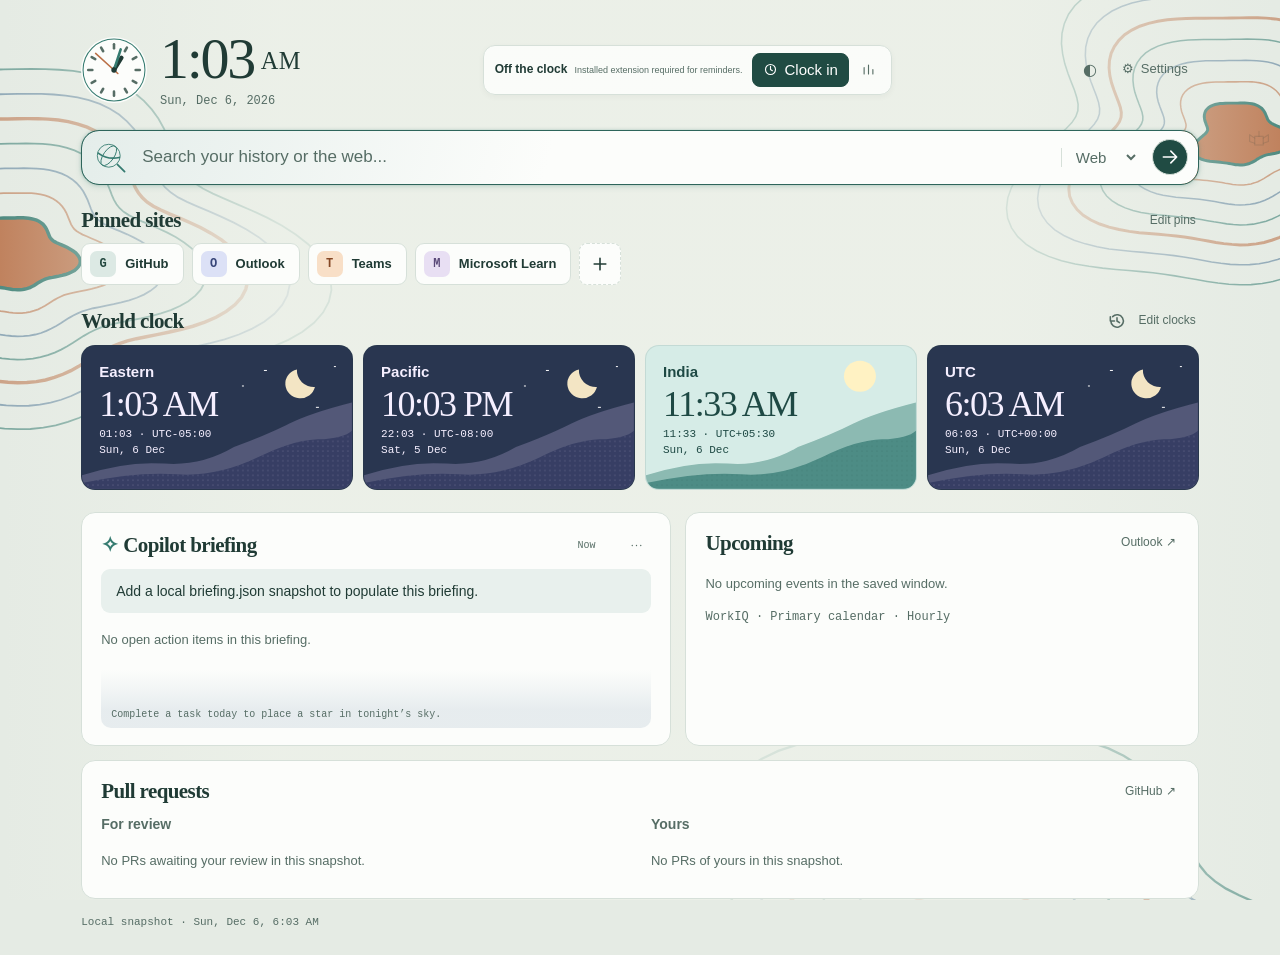
==== commit ac008e71: "Publish dashboard updates and briefing skill" ====
--- a/index.html
+++ b/index.html
@@ -1,22 +1,23 @@
 <!doctype html>
-<html lang="en"><head><meta charset="utf-8"><meta name="viewport" content="width=device-width,initial-scale=1"><title>New tab</title><link rel="stylesheet" href="style.css"><link rel="stylesheet" href="appearance.css"><script defer src="appearance.js"></script><script defer src="app.js"></script></head>
+<html lang="en"><head><meta charset="utf-8"><meta name="viewport" content="width=device-width,initial-scale=1"><title>New tab</title><link rel="stylesheet" href="style.css"><link rel="stylesheet" href="appearance.css"><script defer src="solar-core.js"></script><script defer src="appearance.js"></script><script defer src="search-engine.js"></script><script defer src="clock-settings.js"></script><script defer src="briefing-feedback.js"></script><script defer src="briefing-feedback-store.js"></script><script defer src="app.js"></script></head>
 <body><main>
+<button id="minimalBack" class="minimalBack" type="button" hidden>Back to dashboard</button>
 <header><div class="mastClock">
-<svg class="mastDial" viewBox="0 0 64 64" aria-hidden="true">
+<button id="minimalClockButton" class="mastDialButton" type="button" aria-label="Show clocks only" aria-pressed="false" title="Show clocks only"><svg class="mastDial" viewBox="0 0 64 64" aria-hidden="true">
 <circle cx="32" cy="32" r="30" fill="var(--paper)" stroke="var(--a)"/>
-<circle cx="32" cy="32" r="25" fill="none" stroke="var(--muted)" stroke-width="3" pathLength="120" stroke-dasharray="1 9" transform="rotate(-91.5 32 32)"/>
+<g class="dialTicks" stroke="var(--muted)" stroke-width="2.5" stroke-linecap="round"><path d="M32 7V11"/><path d="M32 7V11" transform="rotate(30 32 32)"/><path d="M32 7V11" transform="rotate(60 32 32)"/><path d="M32 7V11" transform="rotate(90 32 32)"/><path d="M32 7V11" transform="rotate(120 32 32)"/><path d="M32 7V11" transform="rotate(150 32 32)"/><path d="M32 7V11" transform="rotate(180 32 32)"/><path d="M32 7V11" transform="rotate(210 32 32)"/><path d="M32 7V11" transform="rotate(240 32 32)"/><path d="M32 7V11" transform="rotate(270 32 32)"/><path d="M32 7V11" transform="rotate(300 32 32)"/><path d="M32 7V11" transform="rotate(330 32 32)"/></g>
 <g stroke-linecap="round"><path id="hourHand" d="M32 32V18" stroke="var(--ink)" stroke-width="4"/><path id="minuteHand" d="M32 32V11" stroke="var(--a)" stroke-width="2.5"/><path id="secondHand" d="M32 37V8" stroke="var(--b)" stroke-width="1.5"/></g>
-<circle cx="32" cy="32" r="2.6" fill="var(--ink)"/></svg>
-<div><h1><time id="primaryNow"></time></h1><div class="mastCaption"><span id="primaryName"></span> · <time id="today"></time></div></div></div><div class="headerTools"><div class="shiftControl"><div id="shiftStatus" class="shiftStatus" role="status"><strong id="clockState">Off the clock</strong><span id="clockDetail">Punch in to start tracking work time.</span><span id="breakWarning" hidden></span></div><div class="shiftButtons"><button id="breakButton" type="button" hidden><span id="breakPauseIcon" aria-hidden="true"><svg viewBox="0 0 24 24"><path d="M9 7v10M15 7v10"/></svg></span><span id="breakLabel">Take a break</span></button><button id="punchButton" type="button"><svg viewBox="0 0 24 24" aria-hidden="true"><circle cx="12" cy="12" r="8"/><path d="M12 7v5l3 2"/></svg><span id="punchLabel">Punch in</span></button><a id="analysisLink" href="analysis.html" aria-label="Work time analysis" title="Work time analysis"><svg viewBox="0 0 24 24" aria-hidden="true"><path d="M5 19V9m7 10V5m7 14v-7"/></svg></a></div></div><div class="pageControls"><button id="appearanceButton" aria-label="Appearance" title="Appearance" aria-haspopup="dialog">◐</button><button id="settingsButton" aria-haspopup="dialog">⚙ &nbsp;Settings</button></div></div></header>
+<circle cx="32" cy="32" r="2.6" fill="var(--ink)"/></svg></button>
+<div><h1><time id="primaryNow"></time></h1><div class="mastCaption"><time id="today"></time></div></div></div><div class="headerTools"><div class="shiftControl"><div id="shiftStatus" class="shiftStatus" role="status"><strong id="clockState">Off the clock</strong><span id="clockDetail">Clock in to start tracking work time.</span><span id="breakWarning" hidden></span></div><div class="shiftButtons"><button id="breakButton" type="button" hidden><span id="breakPauseIcon" aria-hidden="true"><svg viewBox="0 0 24 24"><path d="M9 7v10M15 7v10"/></svg></span><span id="breakLabel">Take a break</span></button><button id="punchButton" type="button"><svg viewBox="0 0 24 24" aria-hidden="true"><circle cx="12" cy="12" r="8"/><path d="M12 7v5l3 2"/></svg><span id="punchLabel">Clock in</span></button><a id="analysisLink" href="analysis.html" aria-label="Work time analysis" title="Work time analysis"><svg viewBox="0 0 24 24" aria-hidden="true"><path d="M5 19V9m7 10V5m7 14v-7"/></svg></a></div></div><div class="pageControls"><button id="appearanceButton" aria-label="Appearance" title="Appearance" aria-haspopup="dialog">◐</button><button id="settingsButton" aria-haspopup="dialog">⚙ &nbsp;Settings</button></div></div></header>
 <form id="search"><svg class="searchMark" viewBox="0 0 42 42" aria-hidden="true" fill="none"><circle cx="19" cy="19" r="13" stroke="currentColor"/><ellipse cx="19" cy="19" rx="6" ry="13" transform="rotate(35 19 19)" stroke="currentColor"/><path d="M7 16Q18 24 31 21M29 29l8 8" stroke="currentColor" stroke-width="2" stroke-linecap="round"/></svg><input id="query" aria-label="Search or prompt" placeholder="Search the web" required autocomplete="off" autofocus><select id="mode" aria-label="Search mode"><option>Web</option><option>Copilot</option></select><button class="go" aria-label="Run search">→</button></form>
 <p id="notice" role="status" hidden></p>
-<section><div class="heading"><h2>Pinned sites</h2><div class="pinTools"><button class="text" id="editPins">Edit pins</button>
+<section id="pinsSection"><div class="heading"><h2>Pinned sites</h2><div class="pinTools"><button class="text" id="editPins">Edit pins</button>
 <div id="pinTrash" hidden><svg viewBox="0 0 24 24" width="16" height="16" fill="none" stroke="currentColor" stroke-width="1.8" stroke-linecap="round" stroke-linejoin="round" aria-hidden="true"><path d="M4 6h16M9 6V3h6v3M6 6l1 15h10l1-15M10 10v7m4-7v7"/></svg>Unpin</div></div></div><div id="pins"></div></section>
-<section><div class="heading"><h2>World clock</h2><div class="clockTools"><button class="text" id="toggleTravel" type="button" aria-label="Time travel" title="Time travel" aria-expanded="false" aria-controls="timeTravel"></button><button class="text" id="editClocks">Edit clocks</button></div></div>
+<section id="worldClockSection"><div class="heading"><h2>World clock</h2><div class="clockTools"><button class="text" id="toggleTravel" type="button" aria-label="Time travel" title="Time travel" aria-expanded="false" aria-controls="timeTravel"></button><button class="text" id="editClocks">Edit clocks</button></div></div>
 <div class="timeTravel" id="timeTravel" hidden><div class="timeTravelLabel"><span id="travelLabel">Now</span><button class="text" id="travelNow" type="button" disabled>Now</button></div><input id="travelRange" type="range" min="0" max="1440" step="15" value="0" aria-label="Preview the next 24 hours" aria-describedby="travelLabel"><div class="travelTicks" aria-hidden="true"><span>Now</span><span>+6h</span><span>+12h</span><span>+18h</span><span>+24h</span></div></div>
 <div id="clocks"></div></section>
 <div class="work">
-<section class="panel"><div class="heading"><h2><span class="sig">✧</span> Copilot briefing</h2><small>Hourly · <time id="briefGenerated"></time> <button class="refreshWarning" id="actionsWarning" type="button" aria-label="Briefing refresh warning" hidden><svg viewBox="0 0 24 24" aria-hidden="true"><path d="M12 3 2.8 20h18.4L12 3Z"/><path d="M12 9v5m0 3h.01"/></svg></button></small></div><div id="actions"></div><figure id="constellation" aria-labelledby="constellationCaption"><svg viewBox="0 0 520 100" role="img" aria-label="Completed tasks constellation"></svg><figcaption id="constellationCaption"></figcaption></figure></section>
+<section class="panel briefingPanel"><div class="heading briefingHeading"><h2><span class="sig">✧</span> Copilot briefing</h2><div class="briefingHeaderTools"><small class="briefingFreshness"><time id="briefGenerated"></time><button class="refreshWarning" id="actionsWarning" type="button" aria-label="Briefing refresh warning" hidden><svg viewBox="0 0 24 24" aria-hidden="true"><path d="M12 3 2.8 20h18.4L12 3Z"/><path d="M12 9v5m0 3h.01"/></svg></button></small><button id="briefingOptionsButton" type="button" aria-label="Briefing options" title="Briefing options" aria-haspopup="dialog" aria-controls="briefingOptions" aria-expanded="false"></button></div></div><div id="briefingOptions" popover="auto" role="dialog" aria-labelledby="briefingOptionsTitle"><strong id="briefingOptionsTitle">Briefing options</strong><div class="briefingOptionActions"><button id="resetActionOrder" type="button" hidden>Use Copilot order</button></div><p id="briefingFeedbackSyncStatus" class="briefingFileStatus" role="status">Checking automatic feedback sync…</p></div><div id="actionsFocus"></div><div id="actions" class="briefingList"></div><figure id="constellation" aria-labelledby="constellationCaption"><svg viewBox="0 0 520 100" role="img" aria-label="Completed tasks constellation"></svg><figcaption id="constellationCaption"></figcaption></figure></section>
 <section class="panel"><div class="heading"><h2>Upcoming</h2><a class="text" href="https://outlook.office.com/calendar/" target="_blank" rel="noopener">Outlook ↗</a></div><div id="agenda"></div><small>WorkIQ · Primary calendar · Hourly <button class="refreshWarning" id="agendaWarning" type="button" aria-label="Calendar refresh warning" hidden><svg viewBox="0 0 24 24" aria-hidden="true"><path d="M12 3 2.8 20h18.4L12 3Z"/><path d="M12 9v5m0 3h.01"/></svg></button></small></section>
 <section class="panel wide"><div class="heading"><h2>Pull requests</h2><span class="panelMeta"><button class="refreshWarning" id="prsWarning" type="button" aria-label="Pull request refresh warning" hidden><svg viewBox="0 0 24 24" aria-hidden="true"><path d="M12 3 2.8 20h18.4L12 3Z"/><path d="M12 9v5m0 3h.01"/></svg></button><a href="https://github.com/pulls" class="text">GitHub ↗</a></span></div><div id="prs"></div></section></div>
 <footer id="stamp"></footer></main>
@@ -35,16 +36,17 @@
 <div class="artStudio"><button id="generateArt" type="button" class="primary">Generate random design</button><button id="savePostcard" type="button">Save today's postcard</button><label>Saved designs <select id="savedArt"><option value="">Choose a design</option></select></label></div>
 <p id="artDetail" aria-live="polite"></p></dialog>
 <dialog id="solarScheduleDialog" closedby="any" aria-labelledby="solarScheduleTitle"><div class="heading"><h2 id="solarScheduleTitle">Fixed dawn / dusk schedule</h2><form method="dialog"><button aria-label="Close schedule editor">×</button></form></div><form id="solarScheduleForm"><p class="empty">Used when a detected location is not available.</p><div class="scheduleFields"><label>Light from<input id="solarLightStart" type="time" required></label><label>Dark from<input id="solarDarkStart" type="time" required></label></div><div class="pinEditFooter"><button id="cancelSolarSchedule" type="button">Cancel</button><button class="primary">Save schedule</button></div></form></dialog>
-<dialog id="settings" closedby="any" aria-labelledby="settingsTitle"><div class="heading"><h2 id="settingsTitle">Settings</h2><form method="dialog"><button aria-label="Close settings">×</button></form></div>
+<dialog id="settings" closedby="any" aria-labelledby="settingsTitle"><div class="heading"><div class="settingsTitle"><h2 id="settingsTitle">Settings</h2><span id="settingsSaved" class="savedState" role="status" aria-live="polite" aria-atomic="true"></span></div><form method="dialog"><button aria-label="Close settings">×</button></form></div>
 <section class="settingsGroup"><h3>Appearance</h3><p>Choose the color mode, background, and saved designs.</p><button id="settingsAppearance" type="button">Open Appearance</button></section>
-<section class="settingsGroup"><h3>Search</h3><p>Choose which local browser sources can appear while typing. Search text and results stay on this device.</p><div class="searchSourceSettings"><label class="settingCheck"><input id="searchBookmarksEnabled" type="checkbox">Bookmarks</label><label class="settingCheck"><input id="searchHistoryEnabled" type="checkbox">History from the past 30 days</label></div><p id="searchSourceSettingsStatus" class="capabilityNote" role="status"></p></section>
-<section class="settingsGroup"><div class="settingsSectionHeading"><h3>Break reminders</h3><span id="breakSaved" class="savedState" role="status" aria-live="polite"></span></div><form id="breakSettingsForm" class="breakSettings"><div class="breakTiming"><div class="timingField"><div class="settingName"><label for="breakInterval">Break interval</label><button class="helpTip" type="button" aria-label="Break interval: Time between starting work or resuming and the first break reminder." data-tooltip="Time from starting work or resuming until the first reminder.">?</button></div><input id="breakInterval" type="number" min="15" max="240" step="5" value="60" required><small>minutes</small></div><div class="timingField"><div class="settingName"><label for="breakWarningLead">Advance warning</label><button class="helpTip" type="button" aria-label="Advance warning: How early the header warns that a break is approaching." data-tooltip="How early the header warns that your break is approaching.">?</button></div><input id="breakWarningLead" type="number" min="0" step="1" value="10" required><small>minutes</small></div><div class="timingField"><div class="settingName"><label for="breakRepeat">Repeat while overdue</label><button class="helpTip" type="button" aria-label="Repeat while overdue: Time between follow-up reminders until you take a break or punch out." data-tooltip="Time between follow-ups until you take a break or punch out.">?</button></div><input id="breakRepeat" type="number" min="1" max="60" step="1" value="10" required><small>minutes</small></div></div><div class="deliveryControls"><div class="deliveryOption"><div class="settingName"><label class="settingCheck"><input id="breakSoundEnabled" type="checkbox" checked>Play a sound</label><button class="helpTip" type="button" aria-label="Play a sound: Plays the selected local tone for break reminders." data-tooltip="Play the selected local tone when a reminder is delivered.">?</button></div><div class="soundSetting"><div class="settingName"><label for="breakSound">Sound</label><button class="helpTip" type="button" aria-label="Sound: Selects the reminder tone and previews it when changed." data-tooltip="Choose a local tone. Changing it plays a preview.">?</button></div><select id="breakSound"><option value="chime">Gentle chime</option><option value="bell">Soft bell</option><option value="pulse">Low pulse</option><option value="woodblock">Woodblock</option><option value="drop">Water drop</option><option value="rising">Rising notes</option></select></div></div><div class="deliveryOption"><div class="settingName"><label class="settingCheck"><input id="breakNotificationsEnabled" type="checkbox" checked>Desktop notification</label><button class="helpTip" type="button" aria-label="Desktop notification: Asks Chrome to show a silent system notification." data-tooltip="Ask Chrome to show a silent system notification.">?</button></div><div class="testReminderControl"><button id="testBreakReminder" type="button">Test reminder</button><button class="helpTip" type="button" aria-label="Test reminder: Delivers enabled channels now without changing reminder timing." data-tooltip="Try enabled channels now without changing your schedule.">?</button></div></div></div><p id="breakSettingsStatus" class="capabilityNote" role="status"></p></form><p id="breakCapability" class="capabilityNote" hidden></p></section>
+<section class="settingsGroup"><h3>Search</h3><form id="searchEngineForm" class="searchEngineSettings"><label>Web search engine<select id="searchEngine"><option value="google">Google</option><option value="bing">Bing</option><option value="custom">Custom</option></select></label><div id="customSearchSetting" hidden><label>Custom URL template<input id="customSearchTemplate" type="text" inputmode="url" maxlength="2048" spellcheck="false" placeholder="https://search.example.com/?q={query}"></label><small>Example: https://search.example.com/?q={query}</small></div><div class="searchEngineActions"><button id="saveSearchEngine" class="primary" hidden>Save search engine</button></div><p id="searchEngineStatus" class="capabilityNote" role="status"></p></form><p>Choose which local browser sources can appear while typing. Search text and results stay on this device.</p><div class="searchSourceSettings"><label class="settingCheck"><input id="searchBookmarksEnabled" type="checkbox">Bookmarks</label><label class="settingCheck"><input id="searchHistoryEnabled" type="checkbox">History from the past 30 days</label></div><p id="searchSourceSettingsStatus" class="capabilityNote" role="status"></p></section>
+<section class="settingsGroup"><h3>Break reminders</h3><form id="breakSettingsForm" class="breakSettings"><div class="breakTiming"><div class="timingField"><div class="settingName"><label for="breakInterval">Break interval</label><button class="helpTip" type="button" aria-label="Break interval: Time between starting work or resuming and the first break reminder." data-tooltip="Time from starting work or resuming until the first reminder.">?</button></div><input id="breakInterval" type="number" min="15" max="240" step="5" value="60" required><small>minutes</small></div><div class="timingField"><div class="settingName"><label for="breakWarningLead">Advance warning</label><button class="helpTip" type="button" aria-label="Advance warning: How early the header warns that a break is approaching." data-tooltip="How early the header warns that your break is approaching.">?</button></div><input id="breakWarningLead" type="number" min="0" step="1" value="10" required><small>minutes</small></div><div class="timingField"><div class="settingName"><label for="breakRepeat">Repeat while overdue</label><button class="helpTip" type="button" aria-label="Repeat while overdue: Time between follow-up reminders until you take a break or clock out." data-tooltip="Time between follow-ups until you take a break or clock out.">?</button></div><input id="breakRepeat" type="number" min="1" max="60" step="1" value="10" required><small>minutes</small></div></div><div class="deliveryControls"><div class="deliveryOption"><div class="settingName"><label class="settingCheck"><input id="breakSoundEnabled" type="checkbox" checked>Play a sound</label><button class="helpTip" type="button" aria-label="Play a sound: Plays the selected local tone for break reminders." data-tooltip="Play the selected local tone when a reminder is delivered.">?</button></div><div class="soundSetting"><div class="settingName"><label for="breakSound">Sound</label><button class="helpTip" type="button" aria-label="Sound: Selects the reminder tone and previews it when changed." data-tooltip="Choose a local tone. Changing it plays a preview.">?</button></div><select id="breakSound"><option value="chime">Gentle chime</option><option value="bell">Soft bell</option><option value="pulse">Low pulse</option><option value="woodblock">Woodblock</option><option value="drop">Water drop</option><option value="rising">Rising notes</option></select></div></div><div class="deliveryOption"><div class="settingName"><label class="settingCheck"><input id="breakNotificationsEnabled" type="checkbox" checked>Desktop notification</label><button class="helpTip" type="button" aria-label="Desktop notification: Asks Chrome to show a silent system notification." data-tooltip="Ask Chrome to show a silent system notification.">?</button></div><div class="testReminderControl"><button id="testBreakReminder" type="button">Test reminder</button><button class="helpTip" type="button" aria-label="Test reminder: Delivers enabled channels now without changing reminder timing." data-tooltip="Try enabled channels now without changing your schedule.">?</button></div></div></div><p id="breakSettingsStatus" class="capabilityNote" role="status"></p></form></section>
 <section class="settingsGroup dataTools"><h3>Local data</h3><p>Back up pins, clocks, appearance, saved art, and work-time records.</p><div><button id="exportData" type="button">Export data</button><button id="importData" type="button">Import data</button><input id="importFile" type="file" accept="application/json,.json" hidden></div></section>
 <p id="settingsDetail" class="empty" aria-live="polite"></p></dialog>
 <dialog id="pinEditDialog" closedby="any" aria-labelledby="pinEditTitle"><h2 id="pinEditTitle">Edit pinned site</h2>
 <form id="pinEditForm"><label>Name<input id="pinEditName" maxlength="45" required></label><label>Website address<input id="pinEditUrl" type="url" required></label>
 <div class="pinEditFooter"><button type="button" id="cancelPinEdit">Cancel</button><button class="primary">Save changes</button></div></form></dialog>
 <dialog id="importPreview" closedby="any" aria-labelledby="importPreviewTitle"><div class="heading"><h2 id="importPreviewTitle">Replace local data?</h2><form method="dialog"><button aria-label="Close import preview">×</button></form></div><p id="importSummary"></p><p class="empty">Importing replaces the listed local settings. The file is validated before anything changes.</p><div class="pinEditFooter"><button id="cancelImport" type="button">Cancel</button><button id="confirmImport" type="button" class="primary">Replace data</button></div></dialog>
+<dialog id="briefingCorrection" closedby="any" aria-labelledby="briefingCorrectionTitle"><div class="heading"><h2 id="briefingCorrectionTitle">Correct this briefing item</h2><form method="dialog"><button aria-label="Close briefing correction">×</button></form></div><form id="briefingCorrectionForm"><fieldset><legend>What did Copilot get wrong?</legend><label><input type="radio" name="briefingReason" value="not-mine" checked>This is not mine or not my responsibility</label><label><input type="radio" name="briefingReason" value="incorrect">This item is incorrect</label><label><input type="radio" name="briefingReason" value="no-longer-relevant">This is no longer relevant</label></fieldset><label>Additional correction (optional)<textarea id="briefingCorrectionDetail" maxlength="500" rows="3"></textarea></label><p id="briefingCorrectionHandoff" class="capabilityNote">The item is removed immediately. Meridian shares the correction with the hourly briefing through its local feedback helper.</p><div class="pinEditFooter"><button type="button" id="cancelBriefingCorrection">Cancel</button><button class="primary">Dismiss item</button></div></form></dialog>
 <div id="refreshPopover" popover="auto" role="dialog" aria-labelledby="refreshPopoverTitle"><strong id="refreshPopoverTitle">Update paused</strong><time id="refreshFailureTime"></time><p id="refreshFailureReason"></p></div>
 <template id="pinSourcesTemplate"><div id="pinSources" hidden>
 <p id="pinPreviewHint" class="empty" hidden>Open the installed extension to use bookmarks and browsing history.</p>
--- a/style.css
+++ b/style.css
@@ -1,11 +1,12 @@
 :root{font:15px/1.45 "Segoe UI",sans-serif;color:#203b35;background:#f4f7f4;--ink:#203b35;--muted:#566d65;--line:#d6e0d9;--green:#204b43;--paper:#fcfdfb}
-*{box-sizing:border-box}body{margin:0}main{max-width:1220px;margin:auto;padding:30px clamp(18px,4vw,55px) 25px}header,.brand,.heading,#search,#pins,.entry,.pr{display:flex;align-items:center}header,.heading{justify-content:space-between}header{margin-bottom:20px}.brand{gap:11px}h1,h2,p{margin:0}h1{font:600 34px/1 Georgia,serif;letter-spacing:-1.7px}header time,small,footer,.meta{font:12px/1.5 Consolas,monospace;color:var(--muted)}button,select,input{font:inherit}button,select{cursor:pointer}button,a{color:inherit}button{background:white;border:1px solid var(--line);border-radius:8px;padding:5px 10px}button:hover,a:hover{color:#176452}a{text-decoration:none}a:hover{text-decoration:underline}:focus-visible{outline:3px solid #2d8471;outline-offset:3px}
+*{box-sizing:border-box}body{margin:0;width:100vw;overflow-x:hidden}main{max-width:1220px;margin:auto;padding:30px clamp(18px,4vw,55px) 25px}header,.brand,.heading,#search,#pins,.entry,.pr{display:flex;align-items:center}header,.heading{justify-content:space-between}header{margin-bottom:20px}.brand{gap:11px}h1,h2,p{margin:0}h1{font:600 34px/1 Georgia,serif;letter-spacing:-1.7px}header time,small,footer,.meta{font:12px/1.5 Consolas,monospace;color:var(--muted)}button,select,input{font:inherit}button,select{cursor:pointer}button,a{color:inherit}button{background:white;border:1px solid var(--line);border-radius:8px;padding:5px 10px}button:hover,a:hover{color:#176452}a{text-decoration:none}a:hover{text-decoration:underline}:focus-visible{outline:3px solid #2d8471;outline-offset:3px}
 #search{gap:13px;border:1px solid #afc7bb;background:var(--paper);border-radius:14px;padding:8px 10px 8px 19px;box-shadow:0 3px 8px #18352d08}#search:focus-within{border-color:#468877}#query{min-width:0;flex:1;background:none;border:0;outline:0;font-size:17px;padding:5px 0}.lens{width:15px;height:15px;border:2px solid #57796c;border-radius:100%;position:relative}.lens:after{content:"";position:absolute;background:#57796c;width:7px;height:2px;right:-5px;bottom:-2px;transform:rotate(45deg)}#mode{border:0;background:transparent;color:var(--muted)}.go,.primary{background:var(--green);color:white}.go{font-size:21px;padding:1px 11px}.go:hover,.primary:hover{color:white;background:#346254}section{margin-top:22px}.heading{gap:8px;margin-bottom:10px}h2{font:600 21px/1.25 Georgia,serif;letter-spacing:-.6px}.text{font-size:12px;color:var(--muted);background:none;border:0;padding:3px}.text:hover{text-decoration:underline}
 #search{anchor-name:--main-search}.mainSearchSuggestions{position:fixed;position-anchor:--main-search;inset:auto;top:calc(anchor(bottom) + 5px);left:anchor(left);width:anchor-size(width);max-height:min(420px,55vh);overflow:auto;margin:0;padding:8px;border:1px solid var(--line);border-radius:11px;background:var(--paper);color:var(--ink);box-shadow:0 12px 30px #0003;font-family:"Segoe UI",sans-serif}.mainSearchSuggestions small{font-family:inherit}.mainSearchHeader{display:flex;align-items:center;justify-content:space-between;gap:10px}.mainEnterHint{flex:0 0 auto;padding-right:5px;color:var(--muted);font-size:9px;line-height:1.2;white-space:nowrap}.mainSearchStatus{display:block;padding:2px 6px 6px}.mainSearchStatus.searching::before{content:"";display:inline-block;width:7px;height:7px;margin-right:5px;border:1px solid var(--line);border-top-color:var(--a);border-radius:50%;vertical-align:-1px;animation:search-spin .7s linear infinite}@keyframes search-spin{to{transform:rotate(1turn)}}.mainSearchResults{display:grid;gap:3px}.mainSearchCandidate{display:grid;grid-template-columns:30px minmax(0,1fr);align-items:center;gap:9px;width:100%;padding:7px;border:1px solid transparent;border-radius:8px;background:transparent;text-align:left}.mainSearchCandidate:hover,.mainSearchCandidate.selected{border-color:var(--line);background:color-mix(in srgb,var(--a) 8%,var(--paper));color:var(--ink);text-decoration:none}.mainSearchCandidate .siteMark{width:28px;height:28px;display:grid;place-items:center;border-radius:6px;background:color-mix(in srgb,var(--paper) 86%,var(--ink));color:var(--ink)}.mainSearchCandidate .siteMark img{width:18px;height:18px;object-fit:contain}.mainSearchCandidate .githubMark:has(img){background:#343434}.mainSearchCandidate span{min-width:0}.mainSearchCandidate strong,.mainSearchCandidate small{display:block;overflow:hidden;text-overflow:ellipsis;white-space:nowrap}.mainSearchCandidate strong{font-size:13px}.mainSearchCandidate small{font-size:10px}.mainSearchAccess{display:flex;gap:6px;padding:5px 4px;--source-selected-bg:color-mix(in srgb,var(--a) 12%,var(--paper));--source-selected-border:var(--a);--source-selected-text:var(--ink)}.sourcePill{padding:3px 9px;border-radius:999px;background:transparent;color:var(--muted);font-size:11px}.sourcePill[aria-pressed=true],.sourcePill[aria-pressed=true]:hover,.sourcePill[aria-pressed=true]:focus-visible{border-color:var(--source-selected-border);background:var(--source-selected-bg);color:var(--source-selected-text)}@media(prefers-reduced-motion:reduce){.mainSearchStatus.searching::before{animation:none}}
 @media(max-width:500px){.mainSearchHeader{align-items:flex-start;flex-wrap:wrap}.mainEnterHint{margin-left:auto;font-size:8px}}
 #pins{flex-wrap:wrap;gap:8px}.pin{display:flex;align-items:center;gap:9px;padding:7px 14px 7px 8px;border:1px solid var(--line);border-radius:9px;background:var(--paper);font-size:13px;font-weight:600}.pin b{width:26px;height:26px;border-radius:7px;background:#dce9e4;color:#23483f;display:grid;place-items:center;font:700 12px Consolas,monospace}.pin:nth-child(4n+2) b{background:#dce1f6;color:#384679}.pin:nth-child(4n+3) b{background:#f8dfc7;color:#854724}.pin:nth-child(4n) b{background:#e8dff3;color:#594878}
-#clocks{display:grid;grid-template-columns:repeat(auto-fit,minmax(min(215px,100%),1fr));gap:10px}.clock{isolation:isolate;overflow:hidden;position:relative;min-height:145px;border-radius:14px;padding:15px 17px;color:var(--sky-ink);background:var(--sky);border:1px solid #203b351a}.clock svg{position:absolute;inset:auto 0 0;width:100%;height:95%;z-index:-1}.clock strong,.clock time,.clock small{display:block}.clock strong{font-weight:600}.clock time{font:36px/1.2 Georgia,serif;font-variant-numeric:tabular-nums;letter-spacing:-1.5px}.clock small{color:inherit;font-size:11px}.work{display:grid;grid-template-columns:1.15fr 1fr;gap:14px;margin-top:22px}.panel{margin:0;background:var(--paper);border:1px solid var(--line);border-radius:14px;padding:17px 19px}.panel .heading{margin-bottom:9px}.sig{color:#3a7768}.wide{grid-column:1/-1}.entry,.pr{border-top:1px solid var(--line);gap:12px;padding:10px 0}.entry:first-child,.pr:first-child{border:0}.entry:last-child,.pr:last-child{padding-bottom:0}.entry{align-items:flex-start}.entry input{margin:4px 0 0;accent-color:var(--green)}.entry:has(:checked) .title{text-decoration:line-through;color:var(--muted)}.title{font-size:14px;font-weight:600;line-height:1.4}.meta{font-size:11px}.pr .title{flex:1}.pr .tag{font-size:11px;border-radius:20px;padding:2px 8px;background:#e6efe7;white-space:nowrap}.pr .meta{min-width:70px}.empty,#notice{font-size:13px;color:var(--muted);padding:10px 0}#notice.toast{position:fixed;z-index:20;top:18px;left:50%;width:max-content;max-width:min(90vw,440px);transform:translateX(-50%);padding:9px 13px;border:1px solid var(--line);border-radius:9px;background:var(--paper);color:var(--ink);box-shadow:0 6px 20px #0003}footer{margin-top:15px;font-size:11px}dialog{border:1px solid var(--line);border-radius:16px;padding:20px;width:min(460px,94vw);color:var(--ink)}dialog::backdrop{background:#122c2466}dialog .entry{justify-content:space-between;align-items:center}#add{border-top:1px solid var(--line);padding-top:12px;margin-top:12px;display:grid;gap:10px}label{font-size:13px}#add input{display:block;width:100%;padding:8px;border:1px solid #aebfb4;border-radius:6px}
-@media(max-width:850px){#clocks{grid-template-columns:repeat(2,minmax(0,1fr))}}@media(max-width:620px){main{padding-top:18px}.work{grid-template-columns:1fr}.clock{padding:10px;min-height:130px}header time{font-size:10px}.pr{flex-wrap:wrap}.pr .title{flex-basis:65%}.pr .tag{margin-left:auto}.panel{padding:14px}.clock time{font-size:30px}#search{gap:9px}.pin{padding-right:9px}}
+#clocks{display:grid;grid-template-columns:repeat(auto-fit,minmax(min(215px,100%),1fr));gap:10px}.clock{isolation:isolate;overflow:hidden;position:relative;min-height:145px;border-radius:14px;padding:15px 17px;color:var(--sky-ink);background:var(--sky);border:1px solid #203b351a}.clock svg{position:absolute;inset:auto 0 0;width:100%;height:95%;z-index:-1}.clock strong,.clock time,.clock small{display:block}.clock strong{font-weight:600}.clock time{font:500 36px/1.2 Cambria,"Times New Roman",serif;font-variant-numeric:lining-nums tabular-nums;font-feature-settings:"lnum" 1,"tnum" 1;letter-spacing:-1.5px}.clock small{color:inherit;font-size:11px}.work{display:grid;grid-template-columns:1.15fr 1fr;gap:14px;margin-top:22px}.panel{margin:0;background:var(--paper);border:1px solid var(--line);border-radius:14px;padding:17px 19px}.panel .heading{margin-bottom:9px}.sig{color:#3a7768}.wide{grid-column:1/-1}.entry,.pr{border-top:1px solid var(--line);gap:12px;padding:10px 0}.entry:first-child,.pr:first-child{border:0}.entry:last-child,.pr:last-child{padding-bottom:0}.entry{align-items:flex-start}.entry input{margin:4px 0 0;accent-color:var(--green)}.entry:has(:checked) .title{text-decoration:line-through;color:var(--muted)}.title{font-size:14px;font-weight:600;line-height:1.4}.meta{font-size:11px}.pr .title{flex:1}.pr .tag{font-size:11px;border-radius:20px;padding:2px 8px;background:#e6efe7;white-space:nowrap}.pr .meta{min-width:70px}.empty,#notice{font-size:13px;color:var(--muted);padding:10px 0}#notice.toast{position:fixed;z-index:20;top:18px;left:50%;width:max-content;max-width:min(90vw,440px);transform:translateX(-50%);padding:9px 13px;border:1px solid var(--line);border-radius:9px;background:var(--paper);color:var(--ink);box-shadow:0 6px 20px #0003}footer{margin-top:15px;font-size:11px}dialog{border:1px solid var(--line);border-radius:16px;padding:20px;width:min(460px,94vw);color:var(--ink)}dialog::backdrop{background:#122c2466}dialog .entry{justify-content:space-between;align-items:center}#add{border-top:1px solid var(--line);padding-top:12px;margin-top:12px;display:grid;gap:10px}label{font-size:13px}#add input{display:block;width:100%;padding:8px;border:1px solid #aebfb4;border-radius:6px}
+.briefingList{max-height:clamp(250px,38vh,430px);overflow:auto;overscroll-behavior:contain;padding:0 7px 92px 0;scrollbar-gutter:stable;scrollbar-width:thin;scrollbar-color:color-mix(in srgb,var(--muted) 58%,transparent) transparent}.briefingList::-webkit-scrollbar{width:9px}.briefingList::-webkit-scrollbar-track{background:transparent}.briefingList::-webkit-scrollbar-thumb{border:2px solid transparent;border-radius:999px;background:color-mix(in srgb,var(--muted) 58%,transparent);background-clip:padding-box}.briefingList::-webkit-scrollbar-thumb:hover{background-color:var(--muted)}.briefingList::-webkit-scrollbar-button{display:none}.briefingList .entry{position:relative}.briefingBody{min-width:0;flex:1}.briefingActions{display:flex;gap:3px}.briefingActions button{border:0;background:transparent;color:var(--muted);padding:3px}.briefingActions svg{width:16px;height:16px;fill:none;stroke:currentColor;stroke-width:1.8;stroke-linecap:round;stroke-linejoin:round}.briefingDrag{cursor:grab}.briefingDrag:active{cursor:grabbing}.briefingList .dragging{opacity:.45}.briefingList [data-drop=before]{box-shadow:inset 0 3px var(--a)}.briefingList [data-drop=after]{box-shadow:inset 0 -3px var(--a)}.briefingHeading{align-items:center}.briefingHeaderTools{display:flex;align-items:center;gap:3px;flex:none}.briefingFreshness{display:flex;align-items:center;gap:2px;white-space:nowrap;font-size:10px;color:var(--muted)}#briefingOptionsButton{width:30px;height:30px;padding:0;border-color:transparent;background:transparent;color:var(--muted)}#briefingOptionsButton:hover,#briefingOptionsButton[aria-expanded=true]{border-color:var(--line);background:color-mix(in srgb,var(--a) 7%,var(--paper));color:var(--ink)}#briefingOptionsButton svg{width:17px;height:17px}#briefingOptions{inset:auto;margin:0;padding:14px;border:1px solid var(--line);border-radius:11px;background:var(--paper);color:var(--ink);box-shadow:0 12px 30px #0003}#briefingOptions::backdrop{background:transparent}#briefingOptionsTitle{display:block;margin-bottom:10px;font-size:13px}.briefingOptionActions{display:grid;gap:6px}.briefingOptionActions button{width:100%;text-align:left}.briefingOptionActions button[hidden]{display:none}.briefingFileStatus{margin-top:11px;font-size:11px;font-weight:600}.briefingPanel .briefFocus{margin-bottom:8px}#briefingCorrectionForm{display:grid;gap:12px}#briefingCorrectionForm fieldset{display:grid;gap:8px;margin:0;padding:12px;border:1px solid var(--line);border-radius:9px}#briefingCorrectionForm fieldset label{display:flex;align-items:flex-start;gap:8px}#briefingCorrectionDetail{display:block;width:100%;margin-top:5px;padding:8px;border:1px solid #aebfb4;border-radius:6px;resize:vertical}
+@media(max-width:850px){#clocks{grid-template-columns:repeat(2,minmax(0,1fr))}}@media(max-width:620px){main{padding-top:18px}.work{grid-template-columns:1fr}.clock{padding:10px;min-height:130px}header time{font-size:10px}.pr{flex-wrap:wrap}.pr .title{flex-basis:65%}.pr .tag{margin-left:auto}.panel{padding:14px}.clock time{font-size:30px}#search{gap:9px}.pin{padding-right:9px}.briefingHeading h2{font-size:19px}.briefingFreshness{font-size:9px}}
 .prColumns{display:grid;grid-template-columns:repeat(2,minmax(0,1fr));gap:22px}
 .prColumn h3{margin:2px 0 7px;font:600 14px/1.4 "Segoe UI",sans-serif;color:var(--muted)}
 .prColumn .pr{align-items:baseline;flex-wrap:nowrap}
--- a/appearance.css
+++ b/appearance.css
@@ -7,7 +7,7 @@
 #wallpaper:after{content:"";position:absolute;inset:0;background:linear-gradient(90deg,transparent 0%,color-mix(in srgb,var(--wash) 80%,transparent) 22% 78%,transparent 100%)}
 header time{font:inherit;color:inherit}header{display:grid;grid-template-columns:auto minmax(0,1fr) auto;align-items:center;column-gap:18px}h1{font-size:clamp(22px,3vw,34px);letter-spacing:-.04em}
 .headerTools{display:contents}.shiftControl{grid-column:2;justify-self:center;display:grid;grid-template-columns:minmax(235px,1fr) auto;align-items:center;gap:10px;padding:7px 8px 7px 11px;border:1px solid var(--line);border-radius:12px;background:color-mix(in srgb,var(--paper) 88%,transparent);box-shadow:0 2px 6px #0000000a}.shiftButtons,.pageControls{display:flex;align-items:center;gap:5px}.pageControls{grid-column:3;justify-self:end}.shiftControl button{display:inline-flex;align-items:center;gap:6px;white-space:nowrap}.shiftControl [hidden]{display:none}.shiftControl :is(button,a) svg{width:15px;height:15px;fill:none;stroke:currentColor;stroke-width:1.8;stroke-linecap:round;stroke-linejoin:round}#breakPauseIcon{display:inline-flex;line-height:0}#breakPauseIcon[hidden]{display:none}.shiftControl #punchButton:not(.active),#breakButton{background:var(--green);border-color:var(--green);color:white}.shiftControl #punchButton.active{background:var(--paper)}#breakButton{font-size:12px;font-weight:600}#breakButton:hover,.shiftControl #punchButton:not(.active):hover{background:color-mix(in srgb,var(--green) 82%,white);color:white}#analysisLink{width:29px;height:29px;display:grid;place-items:center;border:1px solid transparent;border-radius:8px;color:var(--muted)}#analysisLink:hover{text-decoration:none;border-color:var(--line);background:var(--paper);color:var(--ink)}
-.shiftStatus{display:grid;grid-template-columns:auto minmax(0,1fr);align-items:baseline;gap:1px 7px;min-width:0;text-align:left}.shiftStatus strong{font-size:12px;white-space:nowrap}.shiftStatus>span{overflow:hidden;text-overflow:ellipsis;white-space:nowrap;font:9px/1.3 Consolas,monospace;color:var(--muted)}.shiftStatus #breakWarning{grid-column:1/-1;font-weight:700;color:inherit}.shiftControl:has(.shiftStatus[data-tone=nearing]){background:var(--near-bg);border-color:var(--near-line);color:var(--near-ink)}.shiftControl:has(.shiftStatus[data-tone=overdue]){background:var(--over-bg);border-color:var(--over-line);color:var(--over-ink)}.shiftControl:has(.shiftStatus[data-tone=nearing]) .shiftStatus>span,.shiftControl:has(.shiftStatus[data-tone=overdue]) .shiftStatus>span{color:inherit}
+.shiftStatus{display:grid;grid-template-columns:auto minmax(0,1fr);align-items:baseline;gap:1px 7px;min-width:0;text-align:left}.shiftStatus strong{font-size:12px;white-space:nowrap}.shiftStatus>span{overflow:hidden;text-overflow:ellipsis;white-space:nowrap;font-size:9px;line-height:1.3;font-variant-numeric:tabular-nums;color:var(--muted)}.shiftStatus #breakWarning{grid-column:1/-1;font-weight:700;color:inherit}.shiftControl:has(.shiftStatus[data-tone=nearing]){background:var(--near-bg);border-color:var(--near-line);color:var(--near-ink)}.shiftControl:has(.shiftStatus[data-tone=overdue]){background:var(--over-bg);border-color:var(--over-line);color:var(--over-ink)}.shiftControl:has(.shiftStatus[data-tone=nearing]) .shiftStatus>span,.shiftControl:has(.shiftStatus[data-tone=overdue]) .shiftStatus>span{color:inherit}
 :is(#appearanceButton,#settingsButton){border-color:transparent;background:transparent;color:var(--muted);box-shadow:none}:is(#appearanceButton,#settingsButton):hover{border-color:var(--line);background:color-mix(in srgb,var(--paper) 72%,transparent);color:var(--ink)}
 dialog,button:not(.primary,.go,.text),select option{background:var(--paper);color:var(--ink)}
 input,select{color:var(--ink)}input::placeholder{color:var(--muted)}
@@ -29,14 +29,48 @@
 #artDetail{margin-top:16px;font-size:12px;color:var(--muted)}.pageControls button{white-space:nowrap;font-size:13px}#appearanceButton{display:grid;place-items:center;width:32px;height:32px;padding:0;font-size:16px}
 @media(max-width:520px){.artChoices{gap:7px}.sample{height:68px}.artChoice small{font-size:11px}}
 .briefFocus{padding:12px 15px;margin:4px 0 10px;border-radius:9px;background:color-mix(in srgb,var(--a) 10%,var(--paper));color:var(--ink);font-size:14px;line-height:1.45;text-wrap:pretty}.briefContext{font-size:13px;color:var(--muted);margin:3px 0}
-.mastClock h1{font:500 clamp(38px,5vw,58px)/1 Georgia,serif;letter-spacing:-.04em;font-variant-numeric:tabular-nums}.primaryDayPeriod{display:inline-block;margin-left:.08em;font-size:.42em;letter-spacing:.02em;vertical-align:.35em}.mastCaption{margin-top:5px;font:12px/1.4 Consolas,monospace;color:var(--muted)}
+.mastClock h1{font:500 clamp(38px,5vw,58px)/1 Cambria,"Times New Roman",serif;letter-spacing:-.04em;font-variant-numeric:lining-nums tabular-nums;font-feature-settings:"lnum" 1,"tnum" 1}.primaryDayPeriod{display:inline-block;margin-left:.08em;font-size:.42em;letter-spacing:.02em;vertical-align:.35em}.mastCaption{margin-top:5px;font:12px/1.4 Consolas,monospace;color:var(--muted)}
 #search{border:1px solid transparent;border-radius:18px;padding:8px 10px;background:linear-gradient(105deg,color-mix(in srgb,var(--a) 12%,var(--paper)),var(--paper) 42%) padding-box,linear-gradient(110deg,var(--a),var(--c) 64%,var(--b)) border-box}
 .searchMark{width:37px;height:37px;flex:none;color:var(--a)}#search #mode{border-inline-start:1px solid var(--line);border-radius:0;padding-inline-start:10px}#search .go{border-radius:50%;width:36px;height:36px;flex:none;padding:0}
 #search:focus-within{border-color:var(--a)}
 .reviewHistory{margin-top:16px;padding-top:10px;border-top:1px solid var(--line)}.reviewHistory summary{cursor:pointer;font-weight:600}.reviewHistory .text{display:inline-block;margin-top:8px}
-.mastClock{display:flex;align-items:center;gap:clamp(7px,1vw,14px);min-width:max-content}.mastClock h1,.mastCaption{white-space:nowrap}.mastDial{width:clamp(36px,6vw,66px);flex:none}
+.mastClock{display:flex;align-items:center;gap:clamp(7px,1vw,14px);min-width:max-content}.mastClock h1,.mastCaption{white-space:nowrap}.mastDialButton{display:grid;place-items:center;padding:0;border:0;border-radius:50%;background:transparent;color:inherit;line-height:0}.mastDialButton:hover{background:color-mix(in srgb,var(--a) 9%,transparent);color:inherit}.mastDial{width:clamp(36px,6vw,66px);flex:none}
 @media(max-width:1100px){header{display:flex;align-items:flex-start;flex-wrap:wrap}.headerTools{display:flex;width:100%;align-items:flex-end;flex-direction:column;gap:3px}.shiftControl{width:100%}}
 @media(max-width:520px){.shiftControl{grid-template-columns:1fr;gap:7px}.shiftButtons{justify-content:flex-start}.shiftStatus{grid-template-columns:auto 1fr}.pageControls{align-self:flex-end}}
+.minimalBack{position:fixed;z-index:10;top:clamp(12px,2vw,24px);left:clamp(12px,2vw,24px);padding:7px 12px;background:color-mix(in srgb,var(--paper) 88%,transparent);backdrop-filter:blur(8px)}
+.minimalBack[hidden]{display:none}
+body.minimalClockMode main{display:grid;grid-template-rows:1fr auto 1fr;align-items:center;min-height:100dvh;max-width:1120px;padding:clamp(62px,9vh,110px) clamp(18px,5vw,70px) clamp(30px,6vh,70px)}
+body.minimalClockMode :is(#search,#notice,#pinsSection,.work,#stamp,.mainSearchSuggestions){display:none!important}
+body.minimalClockMode header{grid-row:1;align-self:end;display:flex;justify-content:center;margin:0}
+body.minimalClockMode .headerTools{position:fixed;z-index:9;top:clamp(14px,2vw,24px);left:0;right:0;display:block;width:min(560px,calc(100vw - 360px));margin-inline:auto}
+body.minimalClockMode .shiftControl{width:100%}
+body.minimalClockMode .pageControls{position:fixed;top:clamp(12px,2vw,24px);right:clamp(12px,2vw,24px);display:flex}
+body.minimalClockMode .mastClock{gap:clamp(18px,4vw,48px)}
+body.minimalClockMode .mastDialButton{cursor:default}
+body.minimalClockMode .mastDialButton:hover{background:transparent}
+body.minimalClockMode .mastDial{width:clamp(150px,22vw,250px)}
+body.minimalClockMode .mastClock h1{font-size:clamp(62px,11vw,132px)}
+body.minimalClockMode .primaryDayPeriod{font-size:.3em;vertical-align:.48em}
+body.minimalClockMode .mastCaption{margin-top:10px;font-size:clamp(13px,1.6vw,18px);text-align:center}
+body.minimalClockMode #worldClockSection{grid-row:2;align-self:start;width:100%;margin:clamp(28px,6vh,64px) 0 0}
+body.minimalClockMode #worldClockSection>.heading,body.minimalClockMode #timeTravel{display:none}
+body.minimalClockMode #clocks{grid-template-columns:repeat(auto-fit,minmax(min(155px,100%),1fr));gap:8px}
+body.minimalClockMode .clock{min-height:105px;padding:10px 12px;border-radius:11px}
+body.minimalClockMode .clock time{font-size:26px}
+body.minimalClockMode .clock small{font-size:9px}
+@media(max-width:900px){
+  body.minimalClockMode .shiftControl{grid-template-columns:1fr;gap:7px}
+  body.minimalClockMode .shiftButtons{justify-content:flex-start}
+}
+@media(max-width:620px){
+  body.minimalClockMode main{grid-template-rows:1fr auto 1fr;padding-top:160px}
+  body.minimalClockMode .headerTools{top:64px;width:calc(100vw - 24px)}
+  body.minimalClockMode .mastClock{flex-direction:column;gap:16px;text-align:center}
+  body.minimalClockMode .mastDial{width:clamp(130px,42vw,190px)}
+  body.minimalClockMode .mastClock h1{font-size:clamp(54px,19vw,88px)}
+  body.minimalClockMode #worldClockSection{margin-top:34px}
+  body.minimalClockMode #clocks{grid-template-columns:repeat(2,minmax(0,1fr))}
+}
 #primarySetting .setting{display:flex;align-items:center;gap:8px;margin:12px 0}
 .artStudio{display:flex;align-items:center;gap:12px;flex-wrap:wrap;border-top:1px solid var(--line);padding-top:14px}.artStudio select{background:var(--paper);border:1px solid var(--line);border-radius:7px;padding:5px;max-width:100%}
 .iconButton{display:inline-grid;place-items:center;line-height:0;padding:0}
@@ -70,6 +104,18 @@
 .pinEditor .candidate{display:grid;grid-template-columns:auto minmax(0,1fr);column-gap:7px;row-gap:0;align-items:center;text-align:left}.pinEditor .candidate .siteMark{grid-row:span 2}.pinEditor .candidate strong{max-width:none}.pinEditor .candidate small{grid-column:2}
 .pinEditor #historyResults>small,.pinEditor .empty{grid-column:1/-1}
 @media(min-width:650px){.pinEditor #add{grid-template-columns:minmax(0,1fr) minmax(0,1.7fr) auto;align-items:end}}
+.clockEditor{width:min(560px,94vw)}
+.clockEditor #entries .entry{display:grid;grid-template-columns:auto minmax(0,1fr) auto;align-items:center;gap:8px}
+.clockEditor #entries .entry.dragging{opacity:.55}
+.clockEditor #entries .entry[data-drop]{position:relative}
+.clockEditor #entries .entry[data-drop]::after{content:"";position:absolute;left:0;right:0;height:3px;border-radius:3px;background:var(--a)}
+.clockEditor #entries .entry[data-drop=before]::after{top:-2px}.clockEditor #entries .entry[data-drop=after]::after{bottom:-2px}
+.clockDrag{cursor:grab}.clockDrag:active{cursor:grabbing}.clockActions{display:flex;align-items:center}
+.clockEditor :is(.clockDrag,.removeClock){width:30px;height:30px;border-color:transparent}
+.clockEditor :is(.clockDrag,.removeClock):hover{border-color:var(--line)}
+.clockName{display:block;width:100%;padding:6px 8px;border:1px solid var(--line);border-radius:7px;background:var(--paper);color:var(--ink);font-weight:600}
+#editor #add input{background:var(--paper);color:var(--ink)}
+:root[data-tone=dark] #editor :is(#label,#value,.clockName){border-color:var(--line);background:color-mix(in srgb,var(--paper) 92%,var(--wash));color:var(--ink)}
 .frequentCandidate{display:grid;grid-template-columns:minmax(0,1fr) auto;align-items:center;gap:4px}.quickPin{width:28px;height:28px}
 #bookmarkQuery{anchor-name:--site-query}#siteSuggestions{position:fixed;position-anchor:--site-query;inset:auto;top:calc(anchor(bottom) + 4px);left:anchor(left);width:anchor-size(width);max-height:min(34vh,calc(100dvh - anchor(bottom) - 10px));overflow:auto;margin:0;padding:9px;box-sizing:border-box;border:1px solid var(--line);border-radius:8px;color:var(--ink);background:var(--paper);box-shadow:0 6px 18px #0002}#siteStatus{display:block;color:var(--muted)}
 .pinEditor #addArea{margin-top:14px;padding:14px;border:1px solid var(--line);border-radius:12px;background:color-mix(in srgb,var(--a) 5%,var(--paper))}
@@ -88,11 +134,11 @@
 .timeTravel input{width:100%;margin:0;accent-color:var(--a);cursor:ew-resize}
 .travelTicks{display:grid;grid-template-columns:repeat(5,1fr);font:10px/1.2 Consolas,monospace;color:var(--muted)}
 .travelTicks span{text-align:center}.travelTicks span:first-child{text-align:left}.travelTicks span:last-child{text-align:right}
-#constellation{position:relative;overflow:hidden;margin:13px 0 0;border-top:1px solid var(--line);border-radius:0 0 10px 10px;background:linear-gradient(180deg,transparent,color-mix(in srgb,var(--c) 7%,var(--paper)) 42%,color-mix(in srgb,var(--c) 13%,var(--paper)));color:var(--ink)}
+#constellation{position:relative;z-index:2;overflow:hidden;margin:-82px 0 0;pointer-events:none;border-radius:0 0 10px 10px;background:linear-gradient(180deg,transparent 0,color-mix(in srgb,var(--c) 7%,var(--paper)) 38%,color-mix(in srgb,var(--c) 13%,var(--paper)) 68%);color:var(--ink)}
 #constellation svg{display:block;width:100%;height:38px}#constellation.populated svg{height:68px}.constellationLine{fill:none;stroke:var(--muted);stroke-width:.7;opacity:.28}.constellationStar{fill:var(--ink);filter:none}
 #constellation figcaption{padding:0 10px 7px;font:10px/1.3 Consolas,monospace;color:var(--muted)}
-:root[data-tone=dark] #constellation{background:linear-gradient(180deg,transparent,#17263b 38%,#101b2c);color:#dbe5f6}:root[data-tone=dark] .constellationLine{stroke:#8da2c7;opacity:.38}:root[data-tone=dark] .constellationStar{fill:#fff0bd;filter:drop-shadow(0 0 3px #fff3)}:root[data-tone=dark] #constellation figcaption{color:#aebbd0}
-#settings{width:min(560px,94vw)}.settingsGroup{margin:4px 0 17px;padding-bottom:17px;border-bottom:1px solid var(--line)}.settingsGroup h3{margin:0 0 4px;font:600 16px/1.3 Georgia,serif}.settingsSectionHeading{display:flex;align-items:baseline;justify-content:space-between;gap:8px}.savedState{min-width:58px;text-align:right;font-size:11px;color:var(--a)}.settingsGroup p{margin:0 0 9px;font-size:12px;color:var(--muted)}.settingsGroup .capabilityNote{margin:8px 0 0}.searchSourceSettings{display:flex;flex-wrap:wrap;gap:8px 18px}.breakSettings{display:grid;gap:9px;margin-top:9px}.breakTiming{display:grid;grid-template-columns:repeat(3,minmax(0,1fr));gap:7px}.timingField{position:relative;padding:8px;border:1px solid var(--line);border-radius:9px;color:var(--muted);font-size:11px}.timingField:has(input:focus-visible){outline:1px solid var(--focus-edge);outline-offset:-1px}.settingName{display:flex;align-items:center;justify-content:space-between;gap:5px}.breakTiming input{display:block;width:100%;margin-top:2px;padding:4px 36px 4px 6px;border:0;border-bottom:1px solid var(--line);border-radius:0;background:transparent;color:var(--ink);font:600 18px/1.2 Georgia,serif}.breakTiming input:focus{border-color:var(--line)!important;outline:none!important;box-shadow:none!important}.breakTiming small{position:absolute;right:9px;bottom:12px;font-size:9px;color:var(--muted)}.helpTip{position:relative;flex:0 0 auto;width:18px;height:18px;padding:0;border:0;border-radius:50%;background:transparent;color:var(--muted);box-shadow:none;font-size:0}.helpTip::before{content:"";display:block;width:18px;height:18px;background:currentColor;-webkit-mask:url("data:image/svg+xml,%3Csvg xmlns='http://www.w3.org/2000/svg' viewBox='0 0 24 24' fill='none' stroke='black' stroke-width='1.8' stroke-linecap='round' stroke-linejoin='round'%3E%3Ccircle cx='12' cy='12' r='9'/%3E%3Cpath d='M9.8 9a2.4 2.4 0 0 1 4.7.7c0 1.8-2.5 2-2.5 3.8'/%3E%3Cpath d='M12 17h.01'/%3E%3C/svg%3E") center/contain no-repeat;mask:url("data:image/svg+xml,%3Csvg xmlns='http://www.w3.org/2000/svg' viewBox='0 0 24 24' fill='none' stroke='black' stroke-width='1.8' stroke-linecap='round' stroke-linejoin='round'%3E%3Ccircle cx='12' cy='12' r='9'/%3E%3Cpath d='M9.8 9a2.4 2.4 0 0 1 4.7.7c0 1.8-2.5 2-2.5 3.8'/%3E%3Cpath d='M12 17h.01'/%3E%3C/svg%3E") center/contain no-repeat}.helpTip:hover,.helpTip:focus-visible{background:transparent;color:var(--ink)}.helpTip::after{content:attr(data-tooltip);position:absolute;z-index:30;right:-4px;top:calc(100% + 6px);width:190px;padding:7px 8px;border:1px solid var(--line);border-radius:7px;background:var(--ink);color:var(--paper);box-shadow:0 5px 16px #0003;font:11px/1.35 Arial,sans-serif;text-align:left;opacity:0;visibility:hidden;pointer-events:none}.timingField:first-child .helpTip::after{right:auto;left:-4px}.helpTip:hover::after,.helpTip:focus-visible::after{opacity:1;visibility:visible}.soundSetting .helpTip,.testReminderControl .helpTip{display:none}.deliveryControls{display:grid;grid-template-columns:1fr 1fr;gap:7px}.deliveryOption{display:grid;align-content:start;gap:7px;padding:9px;border:1px solid var(--line);border-radius:9px;background:color-mix(in srgb,var(--a) 4%,var(--paper))}.settingCheck,.soundSetting,.testReminderControl{display:flex;align-items:center;gap:7px}.settingCheck input{accent-color:var(--a)}.soundSetting,.testReminderControl{justify-content:space-between}.soundSetting .settingName{flex:1;justify-content:flex-start}.soundSetting select{width:auto;min-width:120px;margin:0;padding:5px;border:1px solid var(--line);border-radius:7px;background:var(--paper)}.breakSettings #breakSettingsStatus{margin:0}.breakSettings #breakSettingsStatus:empty{display:none}.dataTools{margin-top:0}.dataTools p{margin:0 0 8px;font-size:12px;color:var(--muted)}.dataTools div{display:flex;gap:8px}#settingsDetail:empty{display:none}@media(max-width:500px){.breakTiming{grid-template-columns:1fr}.deliveryControls{grid-template-columns:1fr}}
+:root[data-tone=dark] #constellation{background:linear-gradient(180deg,transparent 0,#17263be8 38%,#101b2c 68%);color:#dbe5f6}:root[data-tone=dark] .constellationLine{stroke:#8da2c7;opacity:.38}:root[data-tone=dark] .constellationStar{fill:#fff0bd;filter:drop-shadow(0 0 3px #fff3)}:root[data-tone=dark] #constellation figcaption{color:#aebbd0}
+#settings{width:min(560px,94vw)}.settingsTitle{display:flex;align-items:baseline;gap:9px}.savedState{min-width:58px;font-size:11px;color:var(--a)}.settingsGroup{margin:4px 0 17px;padding-bottom:17px;border-bottom:1px solid var(--line)}.settingsGroup h3{margin:0 0 4px;font:600 16px/1.3 Georgia,serif}.settingsGroup p{margin:0 0 9px;font-size:12px;color:var(--muted)}.settingsGroup .capabilityNote{margin:8px 0 0}.searchEngineSettings{display:grid;gap:8px;margin:9px 0 15px;padding:10px;border:1px solid var(--line);border-radius:9px}.searchEngineSettings label{display:grid;gap:4px}.searchEngineSettings select,.searchEngineSettings input{width:100%;padding:6px 8px;border:1px solid var(--line);border-radius:7px;background:var(--paper);color:var(--ink)}.searchEngineSettings small{font-size:10px}.searchEngineActions{display:flex;align-items:center;gap:8px}.searchEngineSettings .capabilityNote:empty,.searchSourceSettings+#searchSourceSettingsStatus:empty{margin:0;padding:0;border:0;background:transparent}.searchSourceSettings{display:flex;flex-wrap:wrap;gap:8px 18px}.breakSettings{display:grid;gap:9px;margin-top:9px}.breakTiming{display:grid;grid-template-columns:repeat(3,minmax(0,1fr));gap:7px}.timingField{position:relative;padding:8px;border:1px solid var(--line);border-radius:9px;color:var(--muted);font-size:11px}.timingField:has(input:focus-visible){outline:1px solid var(--focus-edge);outline-offset:-1px}.settingName{display:flex;align-items:center;justify-content:space-between;gap:5px}.breakTiming input{display:block;width:100%;margin-top:2px;padding:4px 36px 4px 6px;border:0;border-bottom:1px solid var(--line);border-radius:0;background:transparent;color:var(--ink);font:600 18px/1.2 Georgia,serif}.breakTiming input:focus{border-color:var(--line)!important;outline:none!important;box-shadow:none!important}.breakTiming small{position:absolute;right:9px;bottom:12px;font-size:9px;color:var(--muted)}.helpTip{position:relative;flex:0 0 auto;width:18px;height:18px;padding:0;border:0;border-radius:50%;background:transparent;color:var(--muted);box-shadow:none;font-size:0}.helpTip::before{content:"";display:block;width:18px;height:18px;background:currentColor;-webkit-mask:url("data:image/svg+xml,%3Csvg xmlns='http://www.w3.org/2000/svg' viewBox='0 0 24 24' fill='none' stroke='black' stroke-width='1.8' stroke-linecap='round' stroke-linejoin='round'%3E%3Ccircle cx='12' cy='12' r='9'/%3E%3Cpath d='M9.8 9a2.4 2.4 0 0 1 4.7.7c0 1.8-2.5 2-2.5 3.8'/%3E%3Cpath d='M12 17h.01'/%3E%3C/svg%3E") center/contain no-repeat;mask:url("data:image/svg+xml,%3Csvg xmlns='http://www.w3.org/2000/svg' viewBox='0 0 24 24' fill='none' stroke='black' stroke-width='1.8' stroke-linecap='round' stroke-linejoin='round'%3E%3Ccircle cx='12' cy='12' r='9'/%3E%3Cpath d='M9.8 9a2.4 2.4 0 0 1 4.7.7c0 1.8-2.5 2-2.5 3.8'/%3E%3Cpath d='M12 17h.01'/%3E%3C/svg%3E") center/contain no-repeat}.helpTip:hover,.helpTip:focus-visible{background:transparent;color:var(--ink)}.helpTip::after{content:attr(data-tooltip);position:absolute;z-index:30;right:-4px;top:calc(100% + 6px);width:190px;padding:7px 8px;border:1px solid var(--line);border-radius:7px;background:var(--ink);color:var(--paper);box-shadow:0 5px 16px #0003;font:11px/1.35 Arial,sans-serif;text-align:left;opacity:0;visibility:hidden;pointer-events:none}.timingField:first-child .helpTip::after{right:auto;left:-4px}.helpTip:hover::after,.helpTip:focus-visible::after{opacity:1;visibility:visible}.soundSetting .helpTip,.testReminderControl .helpTip{display:none}.deliveryControls{display:grid;grid-template-columns:1fr 1fr;gap:7px}.deliveryOption{display:grid;align-content:start;gap:7px;padding:9px;border:1px solid var(--line);border-radius:9px;background:color-mix(in srgb,var(--a) 4%,var(--paper))}.settingCheck,.soundSetting,.testReminderControl{display:flex;align-items:center;gap:7px}.settingCheck input{accent-color:var(--a)}.soundSetting,.testReminderControl{justify-content:space-between}.soundSetting .settingName{flex:1;justify-content:flex-start}.soundSetting select{width:auto;min-width:120px;margin:0;padding:5px;border:1px solid var(--line);border-radius:7px;background:var(--paper)}.breakSettings #breakSettingsStatus{margin:0}.breakSettings #breakSettingsStatus:empty{display:none}.dataTools{margin-top:0}.dataTools p{margin:0 0 8px;font-size:12px;color:var(--muted)}.dataTools div{display:flex;gap:8px}#settingsDetail:empty{display:none}@media(max-width:500px){.breakTiming{grid-template-columns:1fr}.deliveryControls{grid-template-columns:1fr}}
 #importSummary{font-weight:600;margin:8px 0}
 #visitor{position:fixed;left:var(--visitor-x,6px);top:var(--visitor-y,20vh);z-index:1;width:30px;height:26px;padding:3px;border:0;background:transparent;color:color-mix(in srgb,var(--ink) 28%,transparent);opacity:.48;filter:none}
 #visitor svg{width:100%;height:100%;fill:none;stroke:currentColor;stroke-width:1.35;stroke-linecap:round;stroke-linejoin:round}
@@ -112,3 +158,5 @@
 .pinEditor #addArea .primary:focus-visible,.artChoice input:focus-visible+.sample,.themeBoxes label:has(input:focus-visible){box-shadow:var(--focus-shadow)}
 /* Native checkboxes paint over their CSS border; trace the inside edge instead. */
 input[type=checkbox]:focus-visible{outline:1px solid var(--focus-edge);outline-offset:-1px}
+@keyframes break-overdue-pulse{0%,100%{background:var(--over-bg);box-shadow:0 2px 6px #0000000a,0 0 0 0 transparent}50%{background:color-mix(in srgb,var(--over-bg) 88%,#4a260f);box-shadow:0 2px 6px #0000000a,0 0 12px 2px color-mix(in srgb,#d98b2b 34%,transparent)}}
+.shiftControl:has(.shiftStatus[data-tone=overdue]){animation:break-overdue-pulse 3.4s ease-in-out infinite}
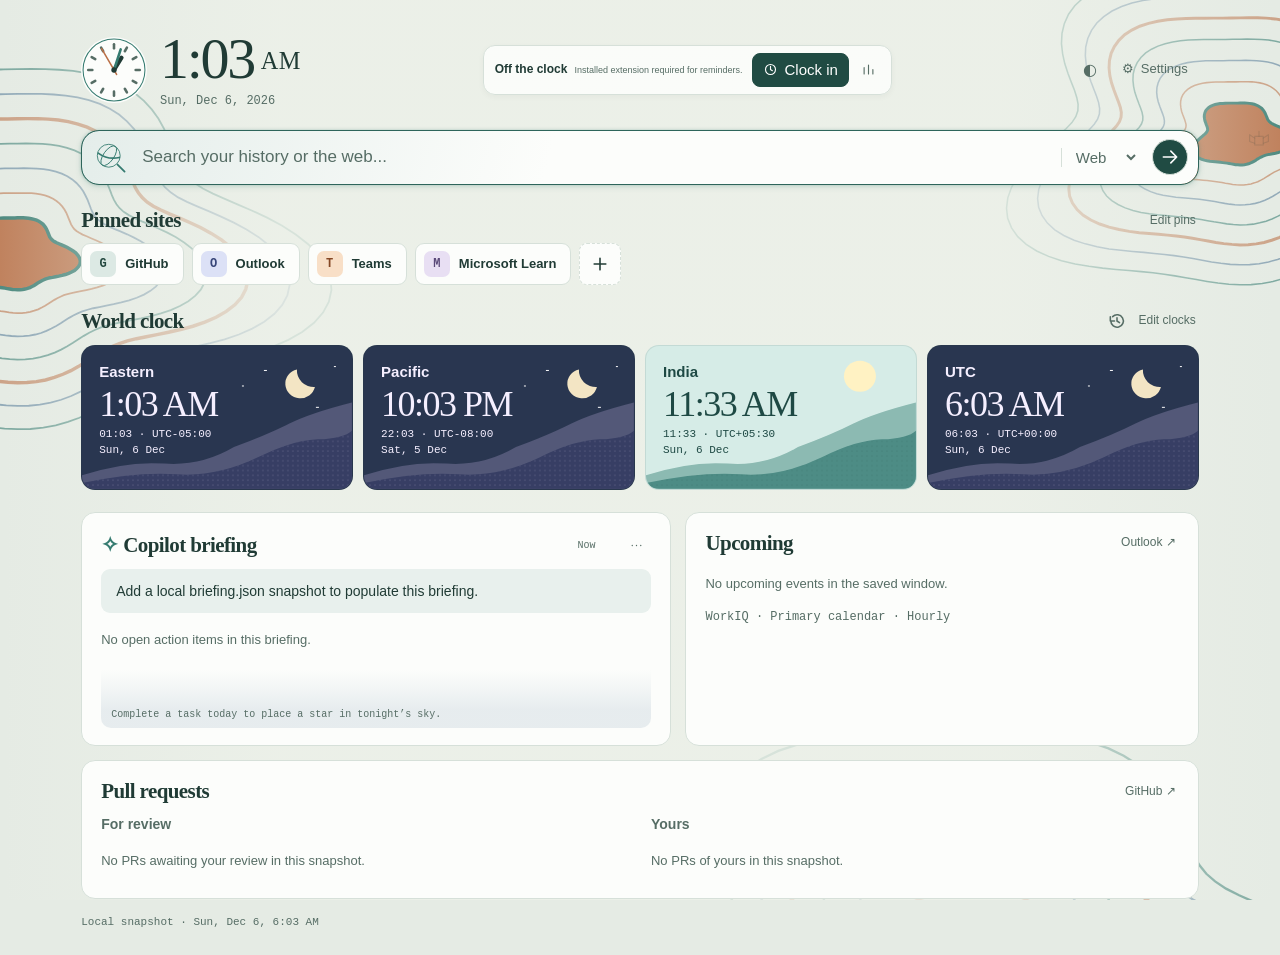
==== commit c1ce35dd: "Add optional local preview loader" ====
--- a/index.html
+++ b/index.html
@@ -1,5 +1,5 @@
 <!doctype html>
-<html lang="en"><head><meta charset="utf-8"><meta name="viewport" content="width=device-width,initial-scale=1"><title>New tab</title><link rel="stylesheet" href="style.css"><link rel="stylesheet" href="appearance.css"><script defer src="solar-core.js"></script><script defer src="appearance.js"></script><script defer src="search-engine.js"></script><script defer src="clock-settings.js"></script><script defer src="briefing-feedback.js"></script><script defer src="briefing-feedback-store.js"></script><script defer src="app.js"></script></head>
+<html lang="en"><head><meta charset="utf-8"><meta name="viewport" content="width=device-width,initial-scale=1"><title>New tab</title><link rel="stylesheet" href="style.css"><link rel="stylesheet" href="appearance.css"><script defer src="preview-data.js"></script><script defer src="preview-loader.js"></script><script defer src="solar-core.js"></script><script defer src="appearance.js"></script><script defer src="search-engine.js"></script><script defer src="clock-settings.js"></script><script defer src="briefing-feedback.js"></script><script defer src="briefing-feedback-store.js"></script><script defer src="app.js"></script></head>
 <body><main>
 <button id="minimalBack" class="minimalBack" type="button" hidden>Back to dashboard</button>
 <header><div class="mastClock">
